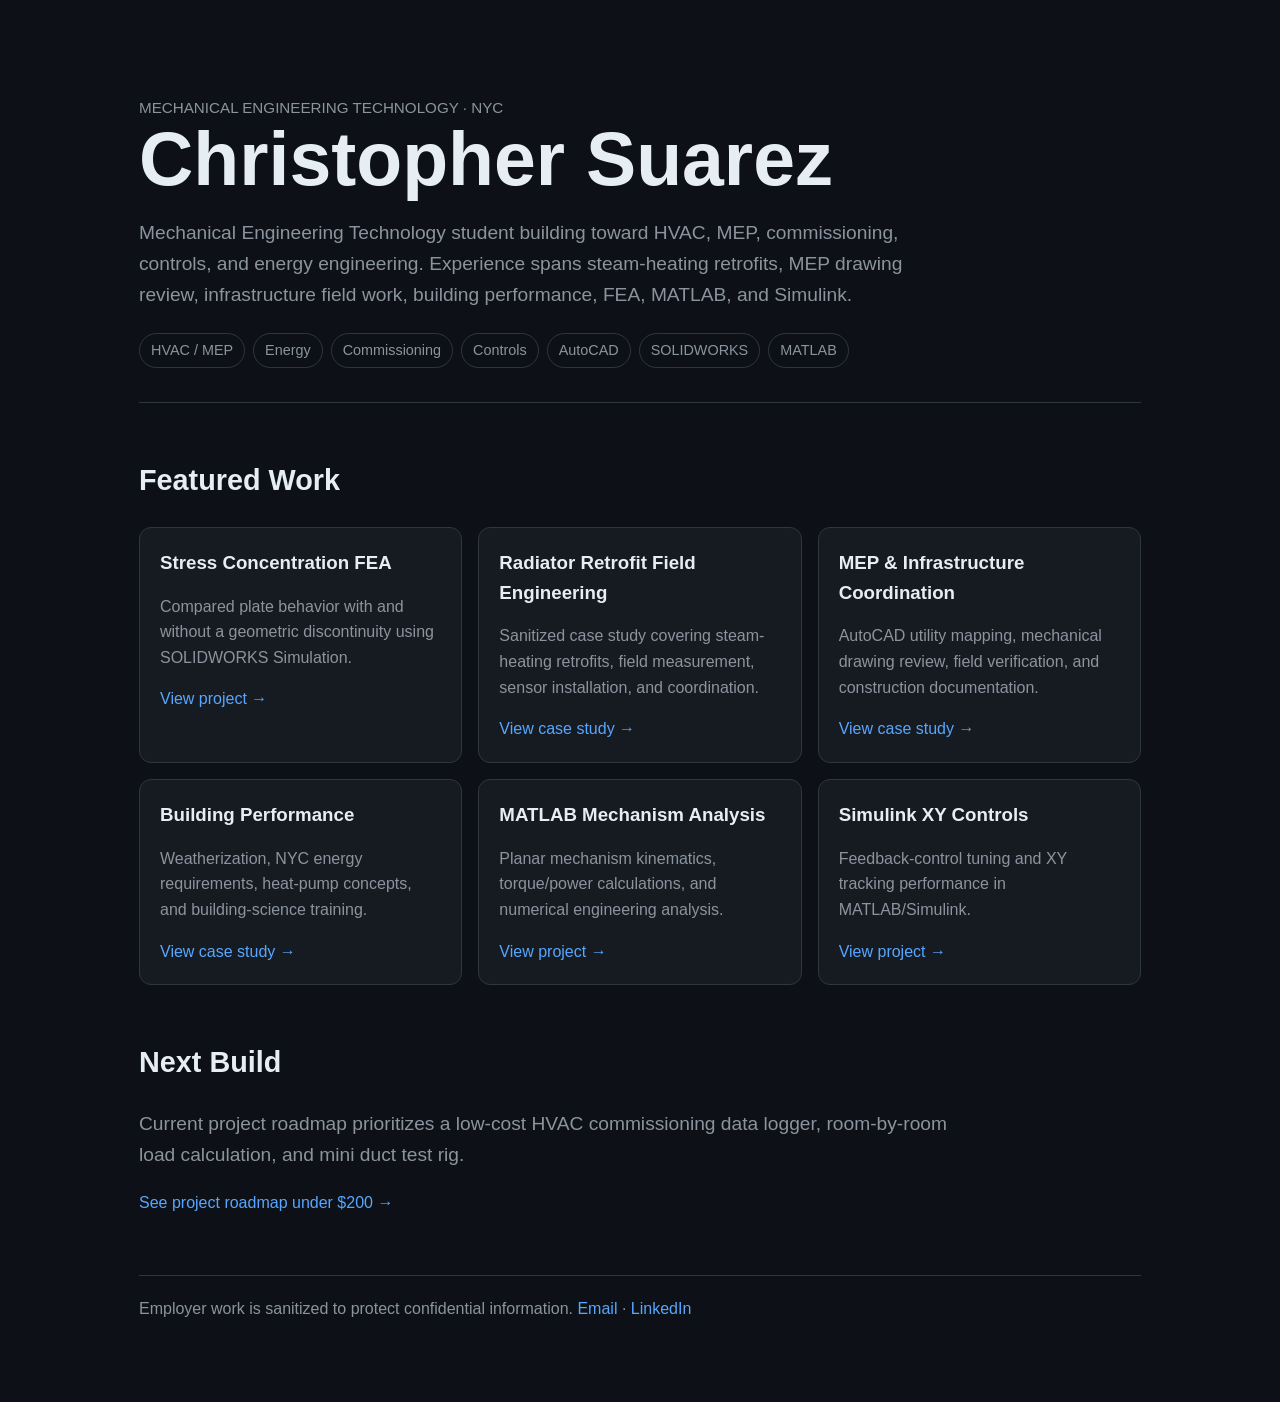
==== docs/index.html @ 90d1b3b5 "Initial mechanical engineering portfolio" ====
<!doctype html>
<html lang="en">
<head>
  <meta charset="utf-8" />
  <meta name="viewport" content="width=device-width, initial-scale=1" />
  <title>Christopher Suarez | Mechanical Engineering Portfolio</title>
  <style>
    :root{--bg:#0d1117;--card:#161b22;--text:#e6edf3;--muted:#8b949e;--line:#30363d;--accent:#58a6ff;--max:1050px}
    *{box-sizing:border-box} body{margin:0;font-family:Inter,Segoe UI,Arial,sans-serif;background:var(--bg);color:var(--text);line-height:1.6}
    main{max-width:var(--max);margin:auto;padding:48px 24px 80px}.hero{padding:48px 0 34px;border-bottom:1px solid var(--line)}
    h1{font-size:clamp(2.2rem,6vw,4.7rem);line-height:1.05;margin:0 0 18px}.lead{font-size:1.2rem;max-width:820px;color:var(--muted)}
    .tags{display:flex;gap:8px;flex-wrap:wrap;margin-top:22px}.tag{border:1px solid var(--line);border-radius:99px;padding:5px 11px;color:var(--muted);font-size:.9rem}
    h2{margin-top:54px;font-size:1.8rem}.grid{display:grid;grid-template-columns:repeat(auto-fit,minmax(260px,1fr));gap:16px}.card{background:var(--card);border:1px solid var(--line);border-radius:12px;padding:20px}.card h3{margin:0 0 8px}.card p{color:var(--muted)}
    a{color:var(--accent);text-decoration:none} a:hover{text-decoration:underline}.small{color:var(--muted);font-size:.95rem}.footer{margin-top:60px;padding-top:20px;border-top:1px solid var(--line);color:var(--muted)}
  </style>
</head>
<body><main>
<section class="hero">
  <div class="small">MECHANICAL ENGINEERING TECHNOLOGY · NYC</div>
  <h1>Christopher Suarez</h1>
  <p class="lead">Mechanical Engineering Technology student building toward HVAC, MEP, commissioning, controls, and energy engineering. Experience spans steam-heating retrofits, MEP drawing review, infrastructure field work, building performance, FEA, MATLAB, and Simulink.</p>
  <div class="tags"><span class="tag">HVAC / MEP</span><span class="tag">Energy</span><span class="tag">Commissioning</span><span class="tag">Controls</span><span class="tag">AutoCAD</span><span class="tag">SOLIDWORKS</span><span class="tag">MATLAB</span></div>
</section>
<h2>Featured Work</h2>
<div class="grid">
  <article class="card"><h3>Stress Concentration FEA</h3><p>Compared plate behavior with and without a geometric discontinuity using SOLIDWORKS Simulation.</p><a href="../projects/01-solidworks-stress-concentration/README.md">View project →</a></article>
  <article class="card"><h3>Radiator Retrofit Field Engineering</h3><p>Sanitized case study covering steam-heating retrofits, field measurement, sensor installation, and coordination.</p><a href="../projects/02-kelvin-radiator-retrofit-case-study/README.md">View case study →</a></article>
  <article class="card"><h3>MEP & Infrastructure Coordination</h3><p>AutoCAD utility mapping, mechanical drawing review, field verification, and construction documentation.</p><a href="../projects/03-bnydc-mep-infrastructure-case-study/README.md">View case study →</a></article>
  <article class="card"><h3>Building Performance</h3><p>Weatherization, NYC energy requirements, heat-pump concepts, and building-science training.</p><a href="../projects/04-building-performance-energy-case-study/README.md">View case study →</a></article>
  <article class="card"><h3>MATLAB Mechanism Analysis</h3><p>Planar mechanism kinematics, torque/power calculations, and numerical engineering analysis.</p><a href="../projects/05-matlab-mechanism-analysis/README.md">View project →</a></article>
  <article class="card"><h3>Simulink XY Controls</h3><p>Feedback-control tuning and XY tracking performance in MATLAB/Simulink.</p><a href="../projects/06-simulink-controls-project/README.md">View project →</a></article>
</div>
<h2>Next Build</h2><p class="lead">Current project roadmap prioritizes a low-cost HVAC commissioning data logger, room-by-room load calculation, and mini duct test rig.</p>
<p><a href="../recommended-projects/README.md">See project roadmap under $200 →</a></p>
<div class="footer">Employer work is sanitized to protect confidential information. <a href="mailto:christopher18302@gmail.com">Email</a> · <a href="https://www.linkedin.com/in/christophersuarezortega/">LinkedIn</a></div>
</main></body></html>
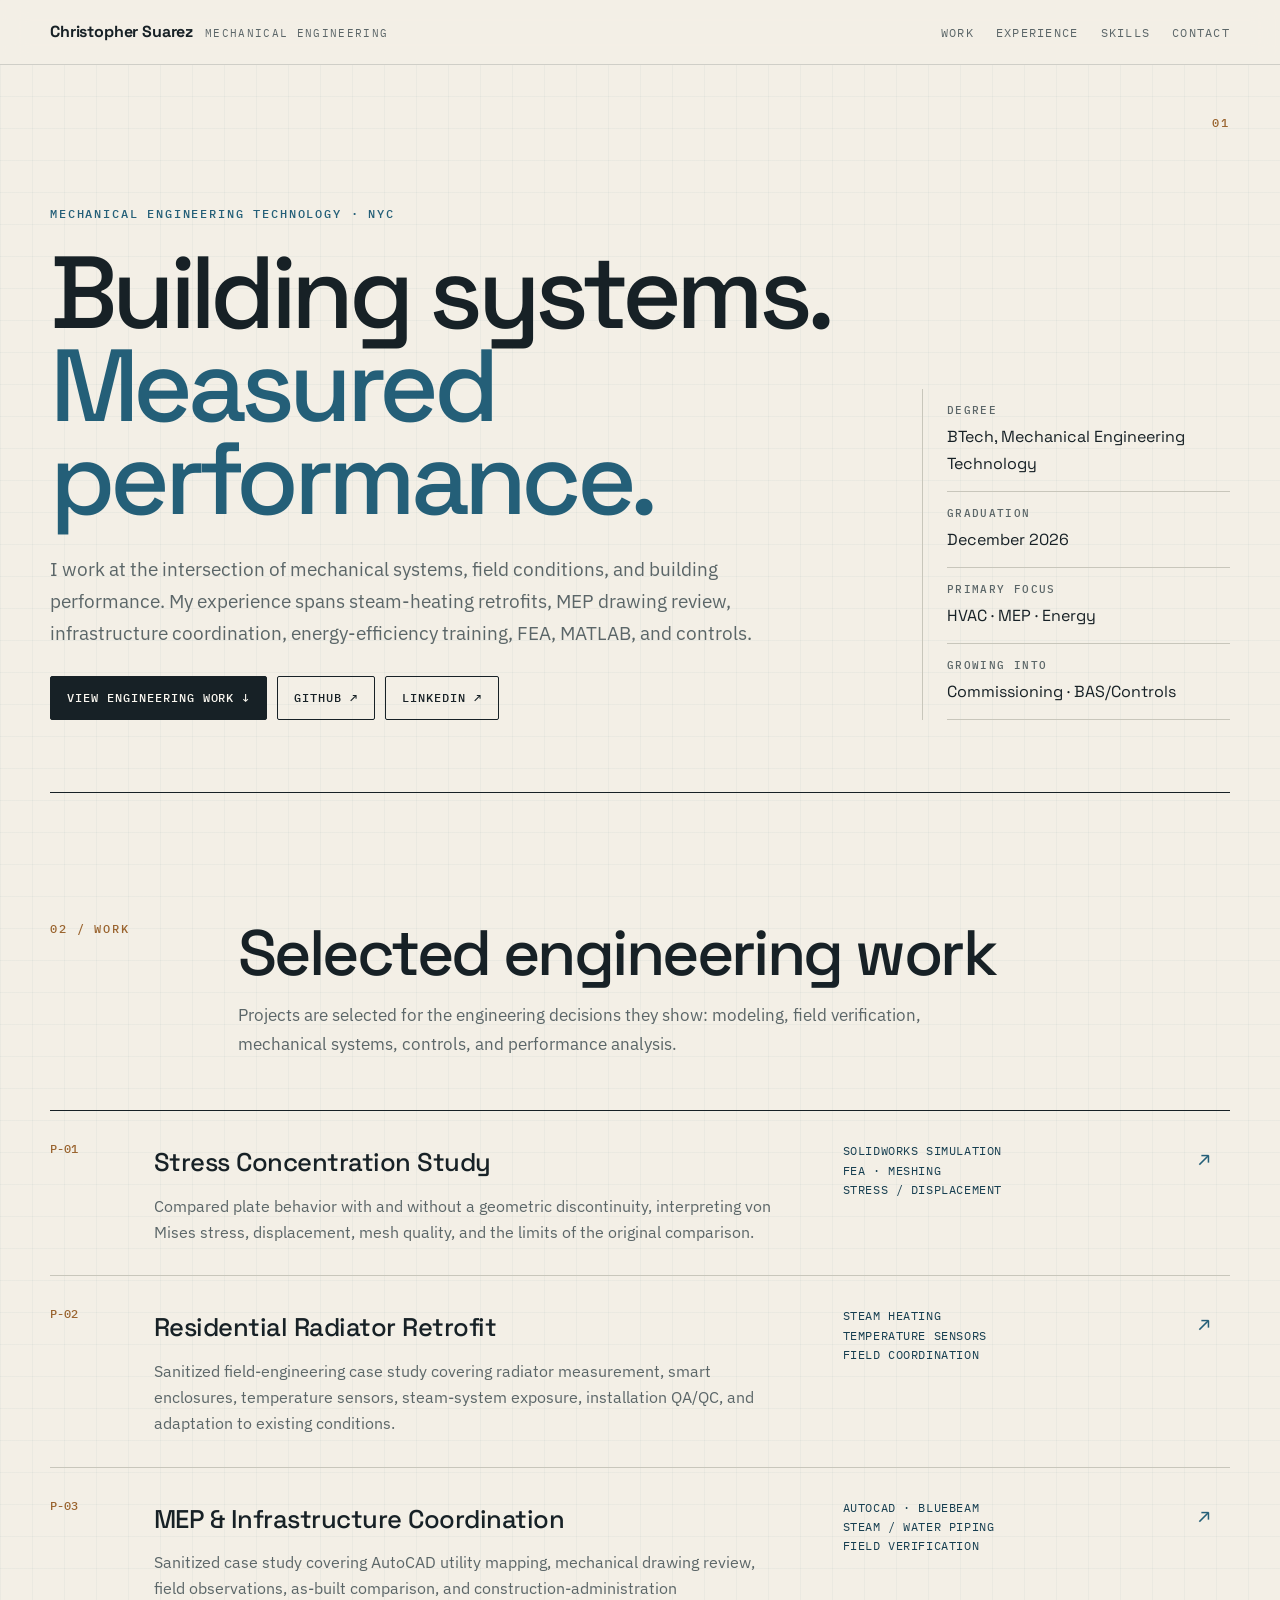
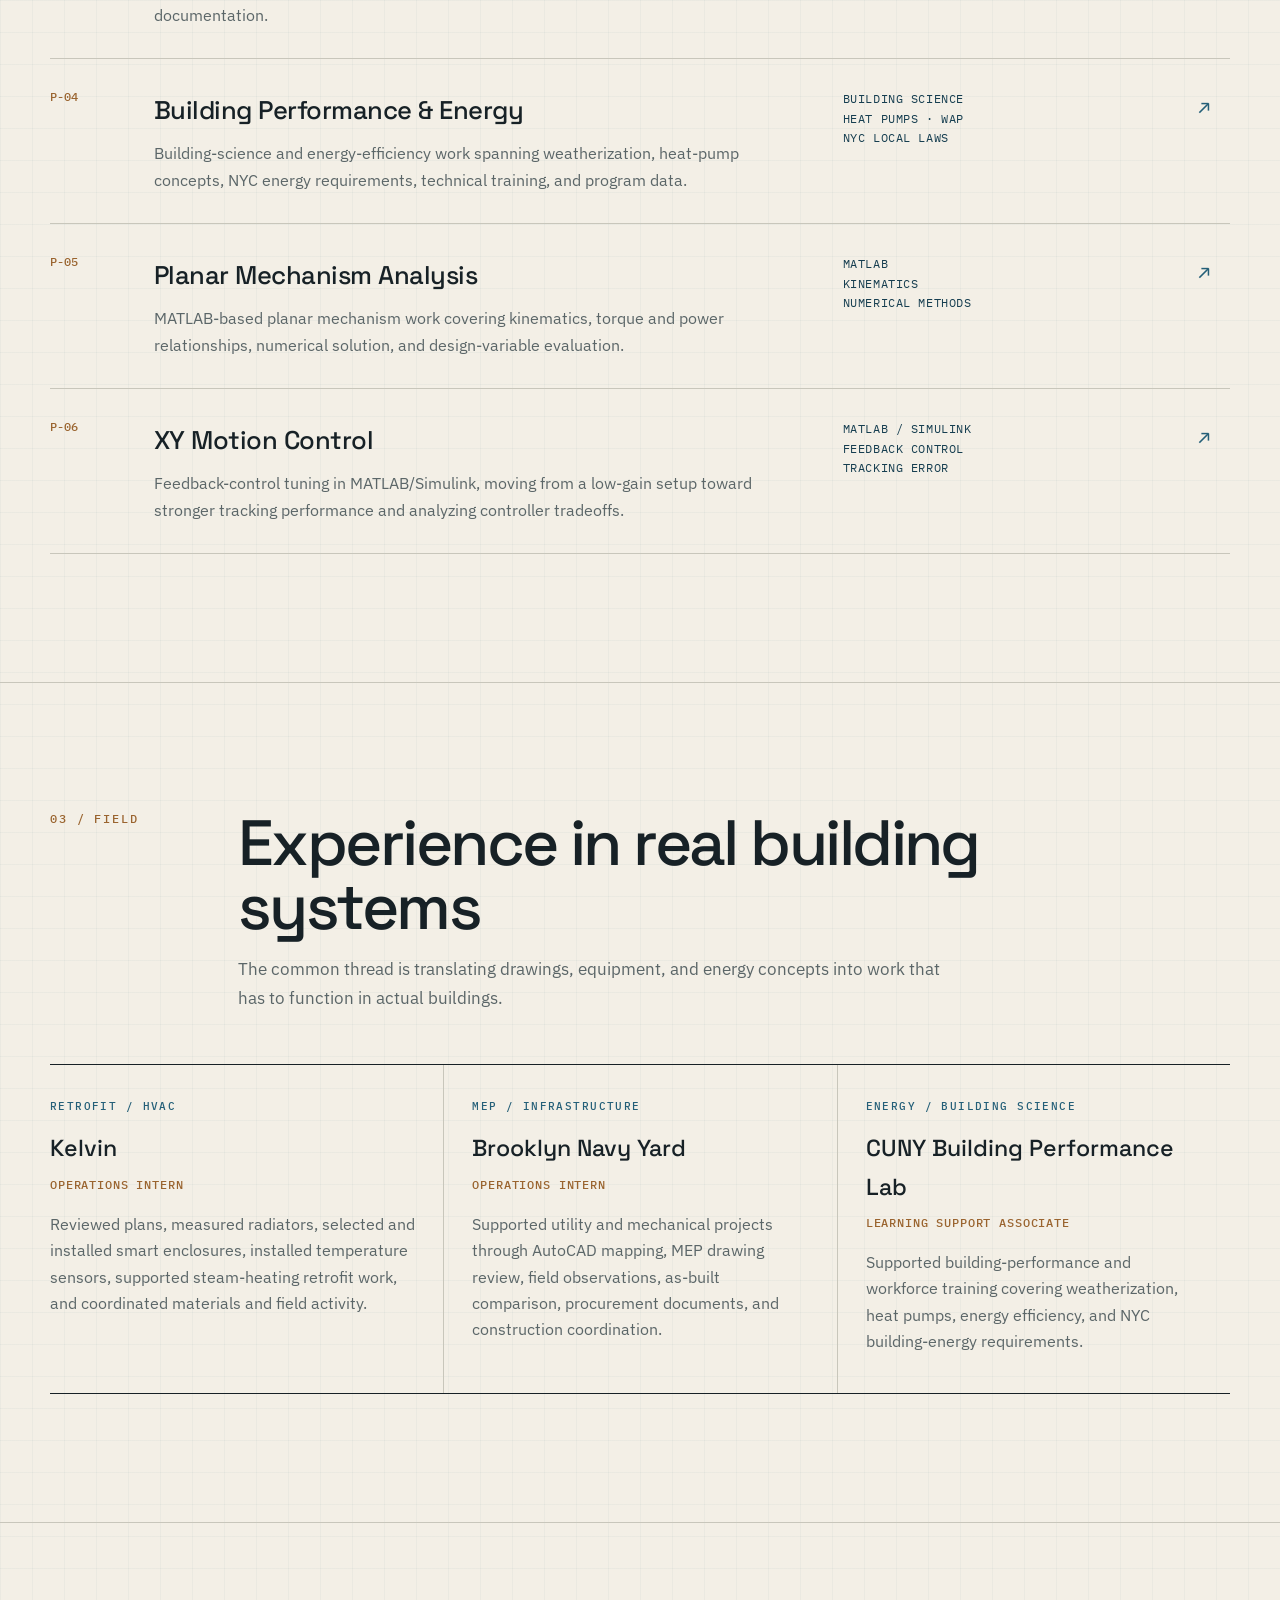
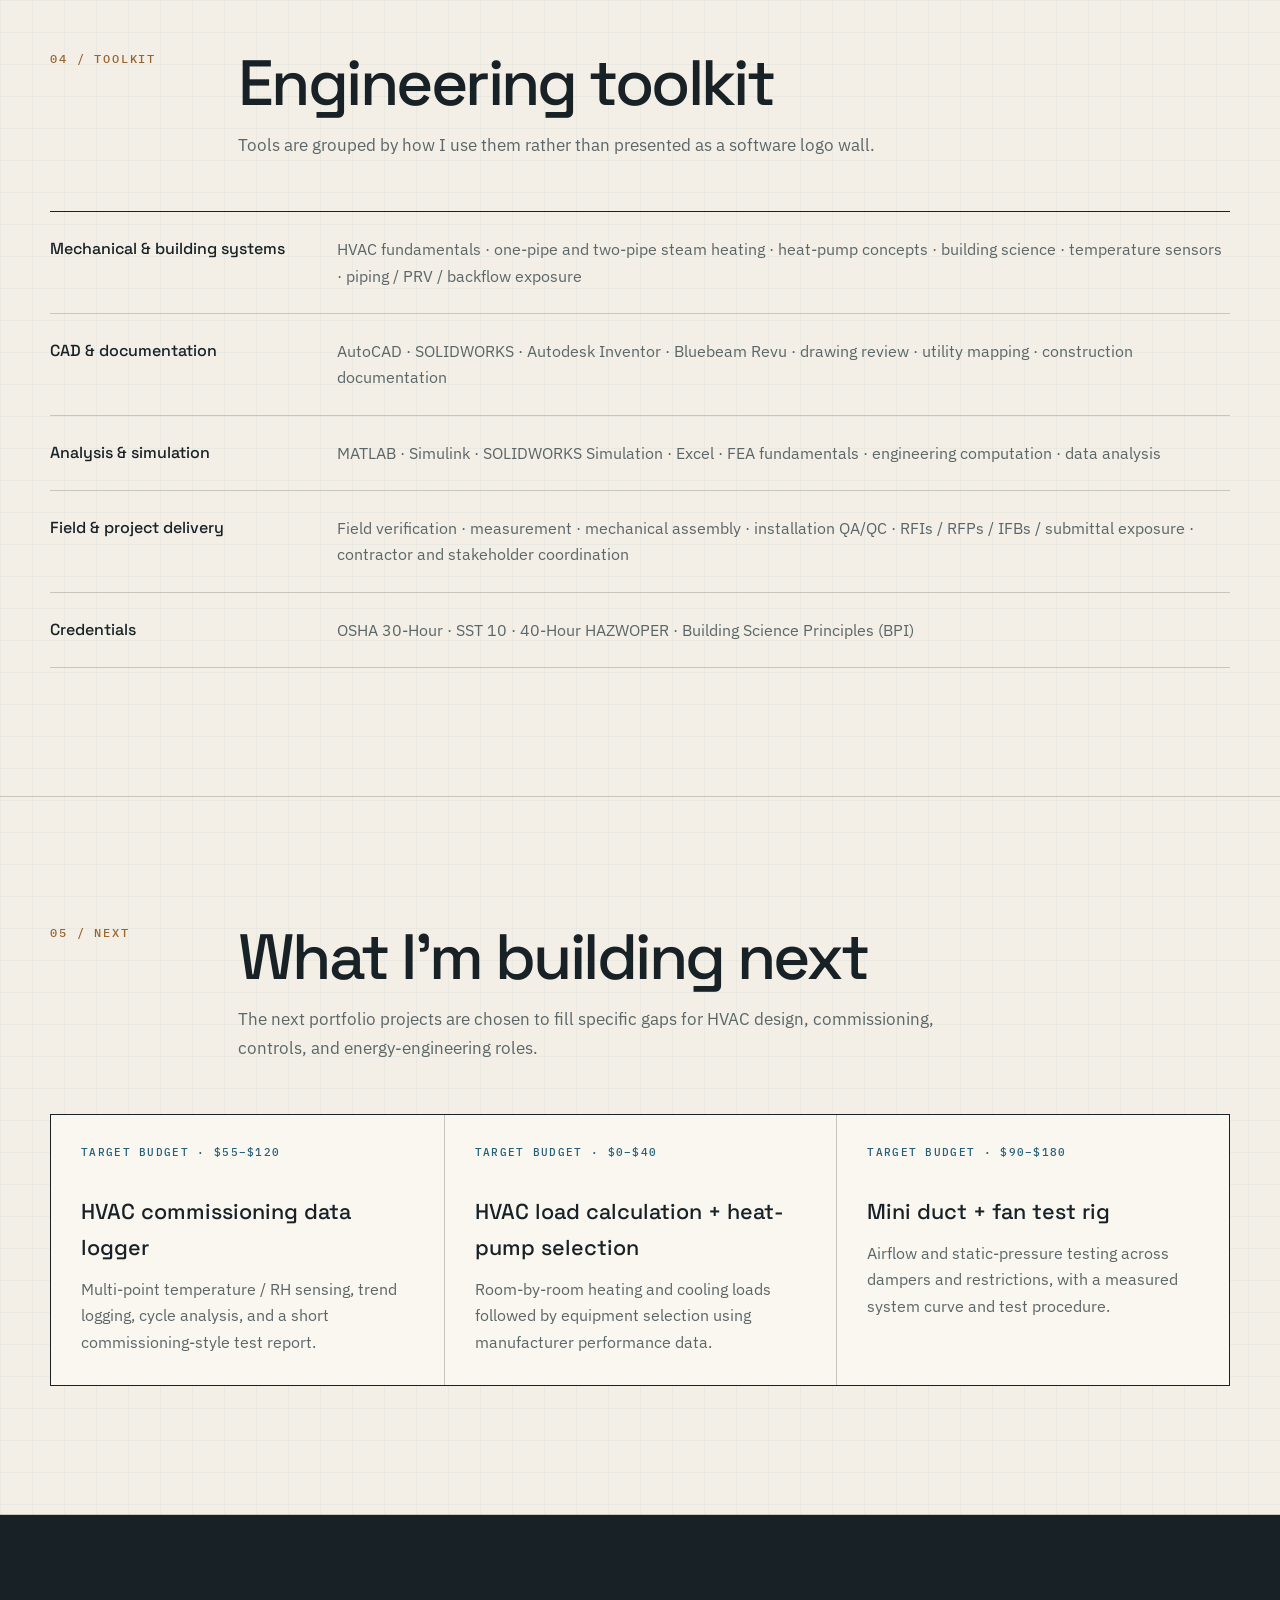
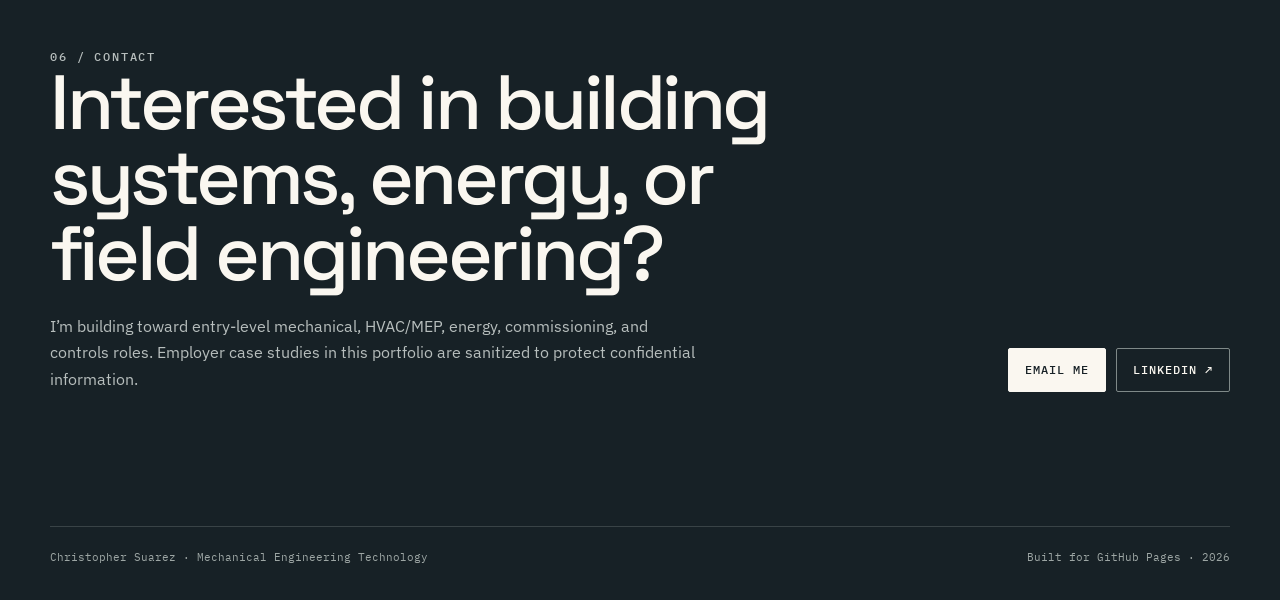
==== commit df13e9a7: "Redesign portfolio with Impeccable workflow" ====
--- a/docs/index.html
+++ b/docs/index.html
@@ -1,36 +1,201 @@
 <!doctype html>
 <html lang="en">
 <head>
-  <meta charset="utf-8" />
-  <meta name="viewport" content="width=device-width, initial-scale=1" />
+  <meta charset="utf-8">
+  <meta name="viewport" content="width=device-width, initial-scale=1">
+  <meta name="description" content="Christopher Suarez — Mechanical Engineering Technology portfolio focused on HVAC, building systems, energy, commissioning, controls, and field engineering.">
+  <meta name="theme-color" content="#f3efe6">
   <title>Christopher Suarez | Mechanical Engineering Portfolio</title>
-  <style>
-    :root{--bg:#0d1117;--card:#161b22;--text:#e6edf3;--muted:#8b949e;--line:#30363d;--accent:#58a6ff;--max:1050px}
-    *{box-sizing:border-box} body{margin:0;font-family:Inter,Segoe UI,Arial,sans-serif;background:var(--bg);color:var(--text);line-height:1.6}
-    main{max-width:var(--max);margin:auto;padding:48px 24px 80px}.hero{padding:48px 0 34px;border-bottom:1px solid var(--line)}
-    h1{font-size:clamp(2.2rem,6vw,4.7rem);line-height:1.05;margin:0 0 18px}.lead{font-size:1.2rem;max-width:820px;color:var(--muted)}
-    .tags{display:flex;gap:8px;flex-wrap:wrap;margin-top:22px}.tag{border:1px solid var(--line);border-radius:99px;padding:5px 11px;color:var(--muted);font-size:.9rem}
-    h2{margin-top:54px;font-size:1.8rem}.grid{display:grid;grid-template-columns:repeat(auto-fit,minmax(260px,1fr));gap:16px}.card{background:var(--card);border:1px solid var(--line);border-radius:12px;padding:20px}.card h3{margin:0 0 8px}.card p{color:var(--muted)}
-    a{color:var(--accent);text-decoration:none} a:hover{text-decoration:underline}.small{color:var(--muted);font-size:.95rem}.footer{margin-top:60px;padding-top:20px;border-top:1px solid var(--line);color:var(--muted)}
-  </style>
+  <link rel="stylesheet" href="styles.css">
 </head>
-<body><main>
-<section class="hero">
-  <div class="small">MECHANICAL ENGINEERING TECHNOLOGY · NYC</div>
-  <h1>Christopher Suarez</h1>
-  <p class="lead">Mechanical Engineering Technology student building toward HVAC, MEP, commissioning, controls, and energy engineering. Experience spans steam-heating retrofits, MEP drawing review, infrastructure field work, building performance, FEA, MATLAB, and Simulink.</p>
-  <div class="tags"><span class="tag">HVAC / MEP</span><span class="tag">Energy</span><span class="tag">Commissioning</span><span class="tag">Controls</span><span class="tag">AutoCAD</span><span class="tag">SOLIDWORKS</span><span class="tag">MATLAB</span></div>
-</section>
-<h2>Featured Work</h2>
-<div class="grid">
-  <article class="card"><h3>Stress Concentration FEA</h3><p>Compared plate behavior with and without a geometric discontinuity using SOLIDWORKS Simulation.</p><a href="../projects/01-solidworks-stress-concentration/README.md">View project →</a></article>
-  <article class="card"><h3>Radiator Retrofit Field Engineering</h3><p>Sanitized case study covering steam-heating retrofits, field measurement, sensor installation, and coordination.</p><a href="../projects/02-kelvin-radiator-retrofit-case-study/README.md">View case study →</a></article>
-  <article class="card"><h3>MEP & Infrastructure Coordination</h3><p>AutoCAD utility mapping, mechanical drawing review, field verification, and construction documentation.</p><a href="../projects/03-bnydc-mep-infrastructure-case-study/README.md">View case study →</a></article>
-  <article class="card"><h3>Building Performance</h3><p>Weatherization, NYC energy requirements, heat-pump concepts, and building-science training.</p><a href="../projects/04-building-performance-energy-case-study/README.md">View case study →</a></article>
-  <article class="card"><h3>MATLAB Mechanism Analysis</h3><p>Planar mechanism kinematics, torque/power calculations, and numerical engineering analysis.</p><a href="../projects/05-matlab-mechanism-analysis/README.md">View project →</a></article>
-  <article class="card"><h3>Simulink XY Controls</h3><p>Feedback-control tuning and XY tracking performance in MATLAB/Simulink.</p><a href="../projects/06-simulink-controls-project/README.md">View project →</a></article>
-</div>
-<h2>Next Build</h2><p class="lead">Current project roadmap prioritizes a low-cost HVAC commissioning data logger, room-by-room load calculation, and mini duct test rig.</p>
-<p><a href="../recommended-projects/README.md">See project roadmap under $200 →</a></p>
-<div class="footer">Employer work is sanitized to protect confidential information. <a href="mailto:christopher18302@gmail.com">Email</a> · <a href="https://www.linkedin.com/in/christophersuarezortega/">LinkedIn</a></div>
-</main></body></html>
+<body>
+  <a class="skip-link" href="#main">Skip to content</a>
+
+  <header class="site-header">
+    <nav class="nav" aria-label="Primary navigation">
+      <a class="brand" href="#top">
+        <strong>Christopher Suarez</strong>
+        <span>Mechanical Engineering</span>
+      </a>
+      <div class="nav-links">
+        <a href="#work">Work</a>
+        <a href="#experience">Experience</a>
+        <a href="#skills">Skills</a>
+        <a href="#contact">Contact</a>
+      </div>
+    </nav>
+  </header>
+
+  <main id="main">
+    <div class="container" id="top">
+      <section class="hero" aria-labelledby="hero-title">
+        <div>
+          <p class="eyebrow">Mechanical Engineering Technology · NYC</p>
+          <h1 id="hero-title">Building systems.<br><span class="hero-accent">Measured performance.</span></h1>
+          <p class="hero-copy">I work at the intersection of mechanical systems, field conditions, and building performance. My experience spans steam-heating retrofits, MEP drawing review, infrastructure coordination, energy-efficiency training, FEA, MATLAB, and controls.</p>
+          <div class="action-row">
+            <a class="button primary" href="#work">View engineering work <span aria-hidden="true">↓</span></a>
+            <a class="button" href="https://github.com/Chris18302/MechEng-Portfolio">GitHub <span aria-hidden="true">↗</span></a>
+            <a class="button" href="https://www.linkedin.com/in/christophersuarezortega/">LinkedIn <span aria-hidden="true">↗</span></a>
+          </div>
+        </div>
+
+        <aside class="hero-meta" aria-label="Current profile">
+          <div class="meta-item"><span class="meta-label">Degree</span><span class="meta-value">BTech, Mechanical Engineering Technology</span></div>
+          <div class="meta-item"><span class="meta-label">Graduation</span><span class="meta-value">December 2026</span></div>
+          <div class="meta-item"><span class="meta-label">Primary focus</span><span class="meta-value">HVAC · MEP · Energy</span></div>
+          <div class="meta-item"><span class="meta-label">Growing into</span><span class="meta-value">Commissioning · BAS/Controls</span></div>
+        </aside>
+      </section>
+    </div>
+
+    <section class="section" id="work">
+      <div class="container">
+        <div class="section-head">
+          <div class="section-index">02 / WORK</div>
+          <div>
+            <h2 class="section-title">Selected engineering work</h2>
+            <p class="section-intro">Projects are selected for the engineering decisions they show: modeling, field verification, mechanical systems, controls, and performance analysis.</p>
+          </div>
+        </div>
+
+        <div class="project-list">
+          <a class="project" href="https://github.com/Chris18302/MechEng-Portfolio/tree/main/projects/01-solidworks-stress-concentration">
+            <span class="project-no">P-01</span>
+            <span><h3>Stress Concentration Study</h3><p>Compared plate behavior with and without a geometric discontinuity, interpreting von Mises stress, displacement, mesh quality, and the limits of the original comparison.</p></span>
+            <span class="project-tools">SOLIDWORKS Simulation<br>FEA · Meshing<br>Stress / displacement</span>
+            <span class="project-arrow" aria-hidden="true">↗</span>
+          </a>
+
+          <a class="project" href="https://github.com/Chris18302/MechEng-Portfolio/tree/main/projects/02-kelvin-radiator-retrofit-case-study">
+            <span class="project-no">P-02</span>
+            <span><h3>Residential Radiator Retrofit</h3><p>Sanitized field-engineering case study covering radiator measurement, smart enclosures, temperature sensors, steam-system exposure, installation QA/QC, and adaptation to existing conditions.</p></span>
+            <span class="project-tools">Steam heating<br>Temperature sensors<br>Field coordination</span>
+            <span class="project-arrow" aria-hidden="true">↗</span>
+          </a>
+
+          <a class="project" href="https://github.com/Chris18302/MechEng-Portfolio/tree/main/projects/03-bnydc-mep-infrastructure-case-study">
+            <span class="project-no">P-03</span>
+            <span><h3>MEP & Infrastructure Coordination</h3><p>Sanitized case study covering AutoCAD utility mapping, mechanical drawing review, field observations, as-built comparison, and construction-administration documentation.</p></span>
+            <span class="project-tools">AutoCAD · Bluebeam<br>Steam / water piping<br>Field verification</span>
+            <span class="project-arrow" aria-hidden="true">↗</span>
+          </a>
+
+          <a class="project" href="https://github.com/Chris18302/MechEng-Portfolio/tree/main/projects/04-building-performance-energy-case-study">
+            <span class="project-no">P-04</span>
+            <span><h3>Building Performance & Energy</h3><p>Building-science and energy-efficiency work spanning weatherization, heat-pump concepts, NYC energy requirements, technical training, and program data.</p></span>
+            <span class="project-tools">Building science<br>Heat pumps · WAP<br>NYC Local Laws</span>
+            <span class="project-arrow" aria-hidden="true">↗</span>
+          </a>
+
+          <a class="project" href="https://github.com/Chris18302/MechEng-Portfolio/tree/main/projects/05-matlab-mechanism-analysis">
+            <span class="project-no">P-05</span>
+            <span><h3>Planar Mechanism Analysis</h3><p>MATLAB-based planar mechanism work covering kinematics, torque and power relationships, numerical solution, and design-variable evaluation.</p></span>
+            <span class="project-tools">MATLAB<br>Kinematics<br>Numerical methods</span>
+            <span class="project-arrow" aria-hidden="true">↗</span>
+          </a>
+
+          <a class="project" href="https://github.com/Chris18302/MechEng-Portfolio/tree/main/projects/06-simulink-controls-project">
+            <span class="project-no">P-06</span>
+            <span><h3>XY Motion Control</h3><p>Feedback-control tuning in MATLAB/Simulink, moving from a low-gain setup toward stronger tracking performance and analyzing controller tradeoffs.</p></span>
+            <span class="project-tools">MATLAB / Simulink<br>Feedback control<br>Tracking error</span>
+            <span class="project-arrow" aria-hidden="true">↗</span>
+          </a>
+        </div>
+      </div>
+    </section>
+
+    <section class="section" id="experience">
+      <div class="container">
+        <div class="section-head">
+          <div class="section-index">03 / FIELD</div>
+          <div>
+            <h2 class="section-title">Experience in real building systems</h2>
+            <p class="section-intro">The common thread is translating drawings, equipment, and energy concepts into work that has to function in actual buildings.</p>
+          </div>
+        </div>
+
+        <div class="experience-grid">
+          <article class="experience">
+            <div class="experience-tag">Retrofit / HVAC</div>
+            <h3>Kelvin</h3>
+            <div class="experience-role">Operations Intern</div>
+            <p>Reviewed plans, measured radiators, selected and installed smart enclosures, installed temperature sensors, supported steam-heating retrofit work, and coordinated materials and field activity.</p>
+          </article>
+          <article class="experience">
+            <div class="experience-tag">MEP / Infrastructure</div>
+            <h3>Brooklyn Navy Yard</h3>
+            <div class="experience-role">Operations Intern</div>
+            <p>Supported utility and mechanical projects through AutoCAD mapping, MEP drawing review, field observations, as-built comparison, procurement documents, and construction coordination.</p>
+          </article>
+          <article class="experience">
+            <div class="experience-tag">Energy / Building Science</div>
+            <h3>CUNY Building Performance Lab</h3>
+            <div class="experience-role">Learning Support Associate</div>
+            <p>Supported building-performance and workforce training covering weatherization, heat pumps, energy efficiency, and NYC building-energy requirements.</p>
+          </article>
+        </div>
+      </div>
+    </section>
+
+    <section class="section" id="skills">
+      <div class="container">
+        <div class="section-head">
+          <div class="section-index">04 / TOOLKIT</div>
+          <div>
+            <h2 class="section-title">Engineering toolkit</h2>
+            <p class="section-intro">Tools are grouped by how I use them rather than presented as a software logo wall.</p>
+          </div>
+        </div>
+
+        <div class="skill-matrix">
+          <div class="skill-row"><h3>Mechanical & building systems</h3><p>HVAC fundamentals · one-pipe and two-pipe steam heating · heat-pump concepts · building science · temperature sensors · piping / PRV / backflow exposure</p></div>
+          <div class="skill-row"><h3>CAD & documentation</h3><p>AutoCAD · SOLIDWORKS · Autodesk Inventor · Bluebeam Revu · drawing review · utility mapping · construction documentation</p></div>
+          <div class="skill-row"><h3>Analysis & simulation</h3><p>MATLAB · Simulink · SOLIDWORKS Simulation · Excel · FEA fundamentals · engineering computation · data analysis</p></div>
+          <div class="skill-row"><h3>Field & project delivery</h3><p>Field verification · measurement · mechanical assembly · installation QA/QC · RFIs / RFPs / IFBs / submittal exposure · contractor and stakeholder coordination</p></div>
+          <div class="skill-row"><h3>Credentials</h3><p>OSHA 30-Hour · SST 10 · 40-Hour HAZWOPER · Building Science Principles (BPI)</p></div>
+        </div>
+      </div>
+    </section>
+
+    <section class="section" id="building-next">
+      <div class="container">
+        <div class="section-head">
+          <div class="section-index">05 / NEXT</div>
+          <div>
+            <h2 class="section-title">What I’m building next</h2>
+            <p class="section-intro">The next portfolio projects are chosen to fill specific gaps for HVAC design, commissioning, controls, and energy-engineering roles.</p>
+          </div>
+        </div>
+
+        <div class="next-build">
+          <article class="build-item"><div class="cost">Target budget · $55–$120</div><h3>HVAC commissioning data logger</h3><p>Multi-point temperature / RH sensing, trend logging, cycle analysis, and a short commissioning-style test report.</p></article>
+          <article class="build-item"><div class="cost">Target budget · $0–$40</div><h3>HVAC load calculation + heat-pump selection</h3><p>Room-by-room heating and cooling loads followed by equipment selection using manufacturer performance data.</p></article>
+          <article class="build-item"><div class="cost">Target budget · $90–$180</div><h3>Mini duct + fan test rig</h3><p>Airflow and static-pressure testing across dampers and restrictions, with a measured system curve and test procedure.</p></article>
+        </div>
+      </div>
+    </section>
+
+    <section class="contact-band" id="contact">
+      <div class="container contact-grid">
+        <div>
+          <p class="eyebrow">06 / CONTACT</p>
+          <h2>Interested in building systems, energy, or field engineering?</h2>
+          <p>I’m building toward entry-level mechanical, HVAC/MEP, energy, commissioning, and controls roles. Employer case studies in this portfolio are sanitized to protect confidential information.</p>
+        </div>
+        <div class="contact-actions">
+          <a class="button primary" href="mailto:christopher18302@gmail.com">Email me</a>
+          <a class="button" href="https://www.linkedin.com/in/christophersuarezortega/">LinkedIn ↗</a>
+        </div>
+      </div>
+    </section>
+  </main>
+
+  <footer>
+    <div class="container footer-inner">
+      <span>Christopher Suarez · Mechanical Engineering Technology</span>
+      <span>Built for GitHub Pages · 2026</span>
+    </div>
+  </footer>
+</body>
+</html>
--- a/docs/styles.css
+++ b/docs/styles.css
@@ -0,0 +1,222 @@
+@import url('https://fonts.googleapis.com/css2?family=IBM+Plex+Mono:wght@400;500&family=IBM+Plex+Sans:wght@400;500;600&family=Space+Grotesk:wght@400;500;600&display=swap');
+
+:root {
+  --paper: #f3efe6;
+  --paper-raised: #faf7f0;
+  --ink: #172126;
+  --muted: #5b6668;
+  --rule: #c8c6bb;
+  --blue: #245f78;
+  --blue-dark: #163e50;
+  --brass: #9a642f;
+  --soft-blue: #d9e7eb;
+  --max: 1180px;
+  --gutter: clamp(20px, 4vw, 48px);
+  --display: "Space Grotesk", "Avenir Next", Arial, sans-serif;
+  --body: "IBM Plex Sans", "Helvetica Neue", Arial, sans-serif;
+  --mono: "IBM Plex Mono", Consolas, monospace;
+}
+
+* { box-sizing: border-box; }
+html { scroll-behavior: smooth; }
+body {
+  margin: 0;
+  color: var(--ink);
+  background:
+    linear-gradient(rgba(36,95,120,.045) 1px, transparent 1px),
+    linear-gradient(90deg, rgba(36,95,120,.045) 1px, transparent 1px),
+    var(--paper);
+  background-size: 32px 32px;
+  font-family: var(--body);
+  font-size: 16px;
+  line-height: 1.65;
+}
+
+a { color: inherit; }
+a:focus-visible, button:focus-visible { outline: 3px solid var(--brass); outline-offset: 4px; }
+
+.skip-link {
+  position: absolute; left: -999px; top: 8px; z-index: 20;
+  padding: 8px 12px; background: var(--ink); color: var(--paper-raised);
+}
+.skip-link:focus { left: 8px; }
+
+.site-header {
+  position: sticky; top: 0; z-index: 10;
+  border-bottom: 1px solid rgba(23,33,38,.16);
+  background: rgba(243,239,230,.92);
+  backdrop-filter: blur(12px);
+}
+.nav {
+  width: min(var(--max), calc(100% - 2 * var(--gutter)));
+  margin: 0 auto;
+  min-height: 64px;
+  display: flex; align-items: center; justify-content: space-between; gap: 24px;
+}
+.brand { text-decoration: none; display: flex; gap: 12px; align-items: baseline; }
+.brand strong { font-family: var(--display); font-size: 1rem; letter-spacing: -.01em; }
+.brand span { font-family: var(--mono); color: var(--muted); font-size: .69rem; text-transform: uppercase; letter-spacing: .12em; }
+.nav-links { display: flex; gap: 22px; flex-wrap: wrap; }
+.nav-links a { font-family: var(--mono); font-size: .72rem; text-decoration: none; text-transform: uppercase; letter-spacing: .11em; color: var(--muted); }
+.nav-links a:hover { color: var(--blue); }
+
+main { overflow: hidden; }
+.container { width: min(var(--max), calc(100% - 2 * var(--gutter))); margin: 0 auto; }
+
+.hero {
+  min-height: 650px;
+  display: grid;
+  grid-template-columns: minmax(0, 1.65fr) minmax(260px, .65fr);
+  gap: clamp(40px, 7vw, 96px);
+  align-items: end;
+  padding: clamp(76px, 11vw, 142px) 0 72px;
+  border-bottom: 1px solid var(--ink);
+  position: relative;
+}
+.hero::before {
+  content: "01";
+  position: absolute; top: 52px; right: 0;
+  font: 500 .72rem/1 var(--mono); letter-spacing: .16em; color: var(--brass);
+}
+.eyebrow {
+  font: 500 .72rem/1.4 var(--mono);
+  text-transform: uppercase; letter-spacing: .16em; color: var(--blue);
+  margin: 0 0 24px;
+}
+h1, h2, h3 { font-family: var(--display); }
+h1 {
+  margin: 0;
+  max-width: 900px;
+  font-size: clamp(3.5rem, 8vw, 7.4rem);
+  font-weight: 500;
+  line-height: .91;
+  letter-spacing: -.055em;
+}
+.hero-accent { color: var(--blue); }
+.hero-copy {
+  margin: 28px 0 0;
+  max-width: 720px;
+  font-size: clamp(1.08rem, 1.5vw, 1.28rem);
+  color: var(--muted);
+}
+.hero-meta {
+  border-left: 1px solid var(--rule);
+  padding-left: 24px;
+}
+.meta-item { padding: 14px 0; border-bottom: 1px solid var(--rule); }
+.meta-label { display: block; font: 500 .66rem/1.4 var(--mono); text-transform: uppercase; letter-spacing: .13em; color: var(--muted); }
+.meta-value { display: block; margin-top: 6px; font-family: var(--display); font-size: 1rem; }
+.action-row { display: flex; flex-wrap: wrap; gap: 10px; margin-top: 28px; }
+.button {
+  display: inline-flex; align-items: center; gap: 8px;
+  min-height: 44px; padding: 0 16px;
+  border: 1px solid var(--ink); border-radius: 2px;
+  text-decoration: none; font: 500 .76rem/1 var(--mono); letter-spacing: .08em; text-transform: uppercase;
+  transition: background .18s ease, color .18s ease, border-color .18s ease;
+}
+.button.primary { background: var(--ink); color: var(--paper-raised); }
+.button:hover { background: var(--blue); border-color: var(--blue); color: var(--paper-raised); }
+
+.section { padding: clamp(72px, 10vw, 128px) 0; border-bottom: 1px solid var(--rule); }
+.section-head {
+  display: grid; grid-template-columns: 160px minmax(0, 1fr); gap: 28px;
+  margin-bottom: 52px;
+}
+.section-index { font: 500 .72rem/1.4 var(--mono); letter-spacing: .16em; color: var(--brass); }
+.section-title { margin: 0; font-size: clamp(2.4rem, 5vw, 4.5rem); font-weight: 500; line-height: 1; letter-spacing: -.04em; }
+.section-intro { margin: 16px 0 0; max-width: 720px; color: var(--muted); font-size: 1.08rem; }
+
+.project-list { border-top: 1px solid var(--ink); }
+.project {
+  display: grid;
+  grid-template-columns: 82px minmax(0, 1.4fr) minmax(220px, .7fr) 32px;
+  gap: 22px; align-items: start;
+  padding: 30px 0;
+  border-bottom: 1px solid var(--rule);
+  text-decoration: none;
+  transition: padding .18s ease, background .18s ease;
+}
+.project:hover { padding-left: 12px; padding-right: 12px; background: rgba(250,247,240,.68); }
+.project-no { font: 500 .75rem/1.4 var(--mono); color: var(--brass); }
+.project h3 { margin: 0; font-size: clamp(1.35rem, 2vw, 1.8rem); font-weight: 500; letter-spacing: -.02em; }
+.project p { margin: 9px 0 0; color: var(--muted); max-width: 620px; }
+.project-tools { font: 400 .73rem/1.65 var(--mono); color: var(--blue-dark); text-transform: uppercase; letter-spacing: .05em; }
+.project-arrow { font-family: var(--display); font-size: 1.3rem; color: var(--blue); }
+
+.experience-grid {
+  display: grid; grid-template-columns: repeat(3, 1fr);
+  border-top: 1px solid var(--ink); border-bottom: 1px solid var(--ink);
+}
+.experience { padding: 34px 28px 38px 0; }
+.experience + .experience { padding-left: 28px; border-left: 1px solid var(--rule); }
+.experience-tag { font: 500 .68rem/1.4 var(--mono); color: var(--blue); letter-spacing: .13em; text-transform: uppercase; }
+.experience h3 { margin: 15px 0 8px; font-size: 1.45rem; font-weight: 500; }
+.experience-role { color: var(--brass); font: 500 .76rem/1.4 var(--mono); text-transform: uppercase; letter-spacing: .07em; }
+.experience p { margin: 18px 0 0; color: var(--muted); }
+
+.skill-matrix { border-top: 1px solid var(--ink); }
+.skill-row {
+  display: grid; grid-template-columns: minmax(180px, .45fr) minmax(0, 1.55fr);
+  gap: 28px; padding: 24px 0; border-bottom: 1px solid var(--rule);
+}
+.skill-row h3 { margin: 0; font-size: 1rem; font-weight: 500; }
+.skill-row p { margin: 0; color: var(--muted); }
+
+.next-build {
+  display: grid; grid-template-columns: repeat(3, 1fr);
+  gap: 0; border: 1px solid var(--ink); background: var(--paper-raised);
+}
+.build-item { padding: 30px; min-height: 220px; }
+.build-item + .build-item { border-left: 1px solid var(--rule); }
+.build-item .cost { font: 500 .68rem/1.4 var(--mono); color: var(--blue); letter-spacing: .12em; text-transform: uppercase; }
+.build-item h3 { margin: 34px 0 10px; font-size: 1.35rem; font-weight: 500; }
+.build-item p { margin: 0; color: var(--muted); }
+
+.contact-band {
+  background: var(--ink); color: var(--paper-raised);
+  padding: clamp(70px, 9vw, 112px) 0;
+}
+.contact-grid { display: grid; grid-template-columns: minmax(0, 1fr) auto; gap: 36px; align-items: end; }
+.contact-grid h2 { margin: 0; max-width: 780px; font-size: clamp(2.8rem, 6vw, 5.3rem); line-height: .98; letter-spacing: -.045em; font-weight: 500; }
+.contact-grid p { margin: 22px 0 0; color: #b7bebd; max-width: 660px; }
+.contact-actions { display: flex; gap: 10px; flex-wrap: wrap; justify-content: flex-end; }
+.contact-actions .button { color: var(--paper-raised); border-color: #7f8988; }
+.contact-actions .button.primary { background: var(--paper-raised); color: var(--ink); border-color: var(--paper-raised); }
+
+footer { background: var(--ink); color: #9da6a4; padding: 22px 0 34px; font: 400 .68rem/1.6 var(--mono); }
+.footer-inner { display: flex; justify-content: space-between; gap: 24px; border-top: 1px solid #394346; padding-top: 22px; }
+
+@media (max-width: 900px) {
+  .hero { grid-template-columns: 1fr; min-height: auto; }
+  .hero-meta { border-left: 0; border-top: 1px solid var(--rule); padding: 12px 0 0; display: grid; grid-template-columns: repeat(2, 1fr); gap: 0 24px; }
+  .project { grid-template-columns: 58px minmax(0,1fr) 28px; }
+  .project-tools { grid-column: 2 / 3; }
+  .project-arrow { grid-column: 3; grid-row: 1; }
+  .experience-grid, .next-build { grid-template-columns: 1fr; }
+  .experience, .experience + .experience, .build-item, .build-item + .build-item { padding: 28px 0; border-left: 0; border-top: 1px solid var(--rule); }
+  .experience:first-child, .build-item:first-child { border-top: 0; }
+  .next-build { padding: 0 28px; }
+  .contact-grid { grid-template-columns: 1fr; }
+  .contact-actions { justify-content: flex-start; }
+}
+
+@media (max-width: 650px) {
+  .nav { min-height: 58px; }
+  .brand span { display: none; }
+  .nav-links { gap: 12px; }
+  .nav-links a:nth-child(3) { display: none; }
+  .hero { padding-top: 84px; }
+  h1 { font-size: clamp(3.1rem, 17vw, 5rem); }
+  .hero-meta { grid-template-columns: 1fr; }
+  .section-head { grid-template-columns: 1fr; gap: 10px; }
+  .project { grid-template-columns: 42px minmax(0, 1fr); gap: 14px; }
+  .project-arrow { display: none; }
+  .project-tools { grid-column: 2; }
+  .skill-row { grid-template-columns: 1fr; gap: 8px; }
+  .footer-inner { flex-direction: column; }
+}
+
+@media (prefers-reduced-motion: reduce) {
+  html { scroll-behavior: auto; }
+  *, *::before, *::after { transition-duration: .001ms !important; animation-duration: .001ms !important; animation-iteration-count: 1 !important; }
+}
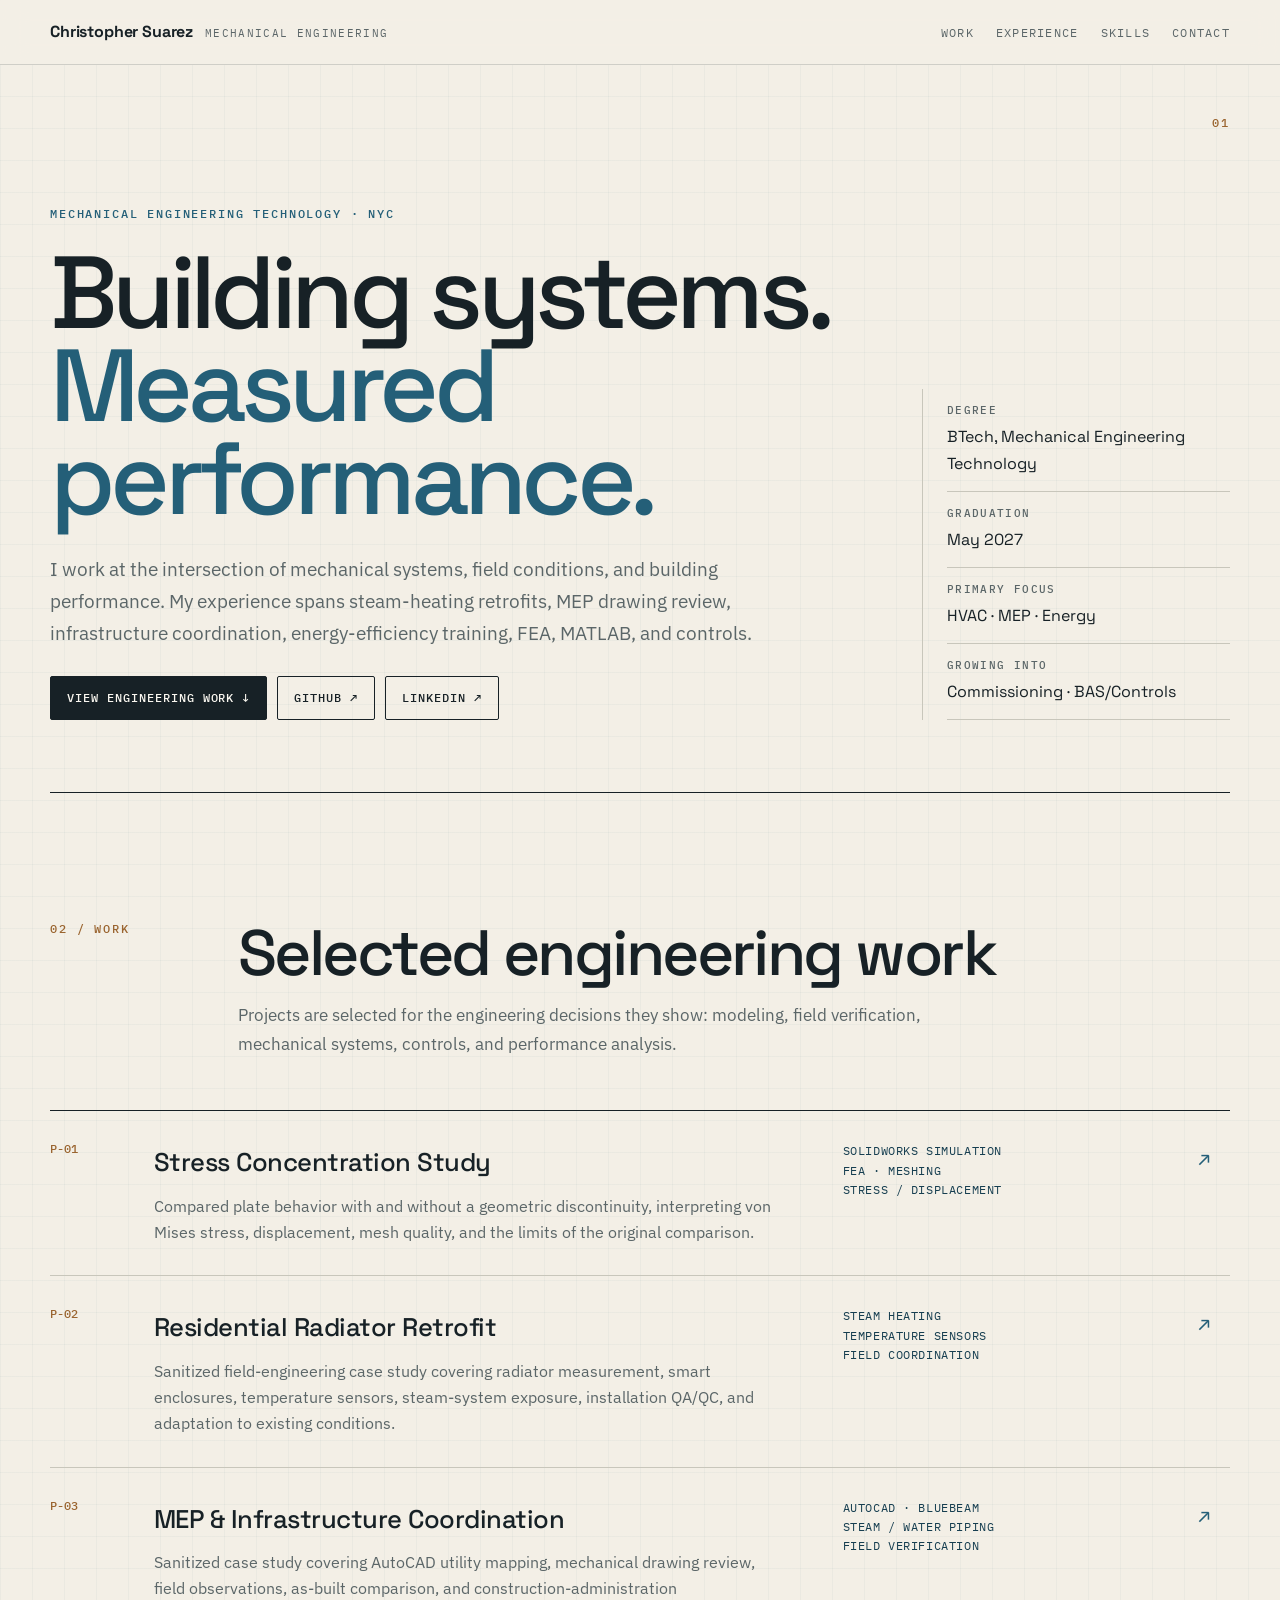
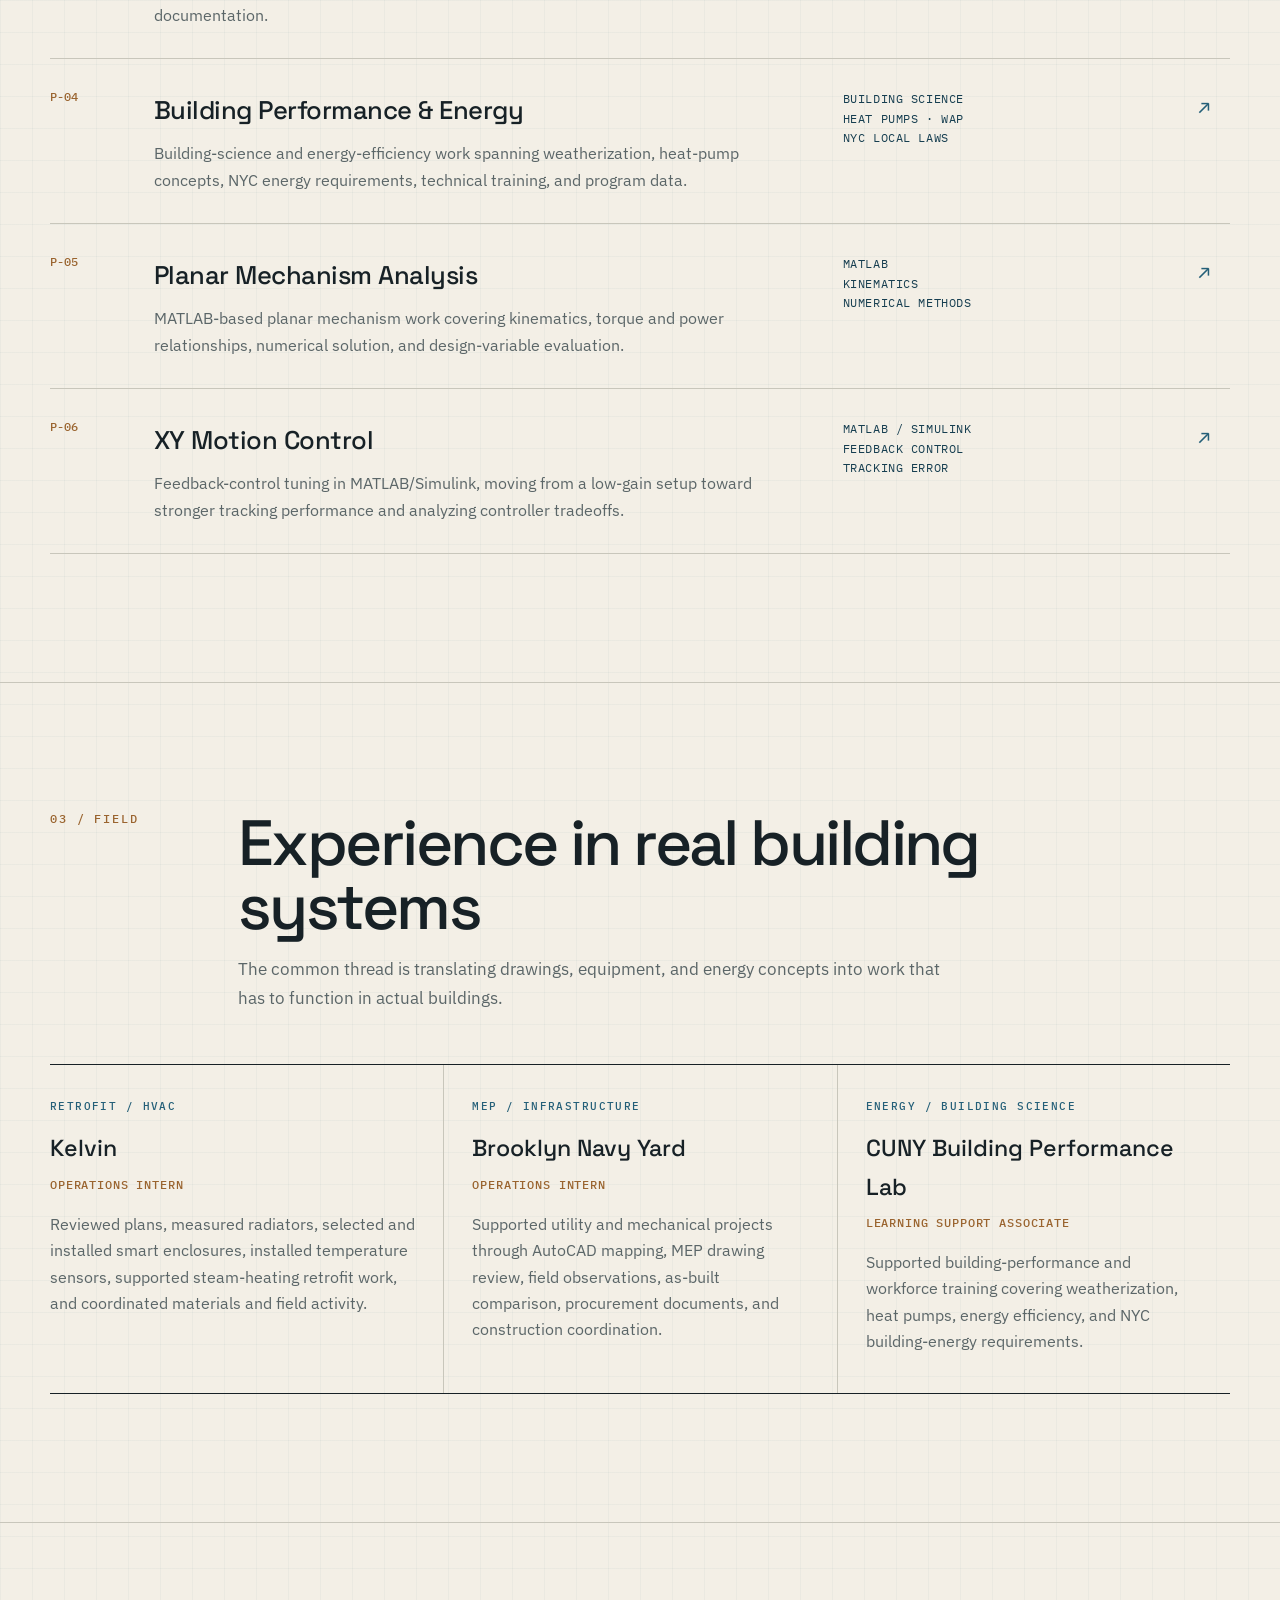
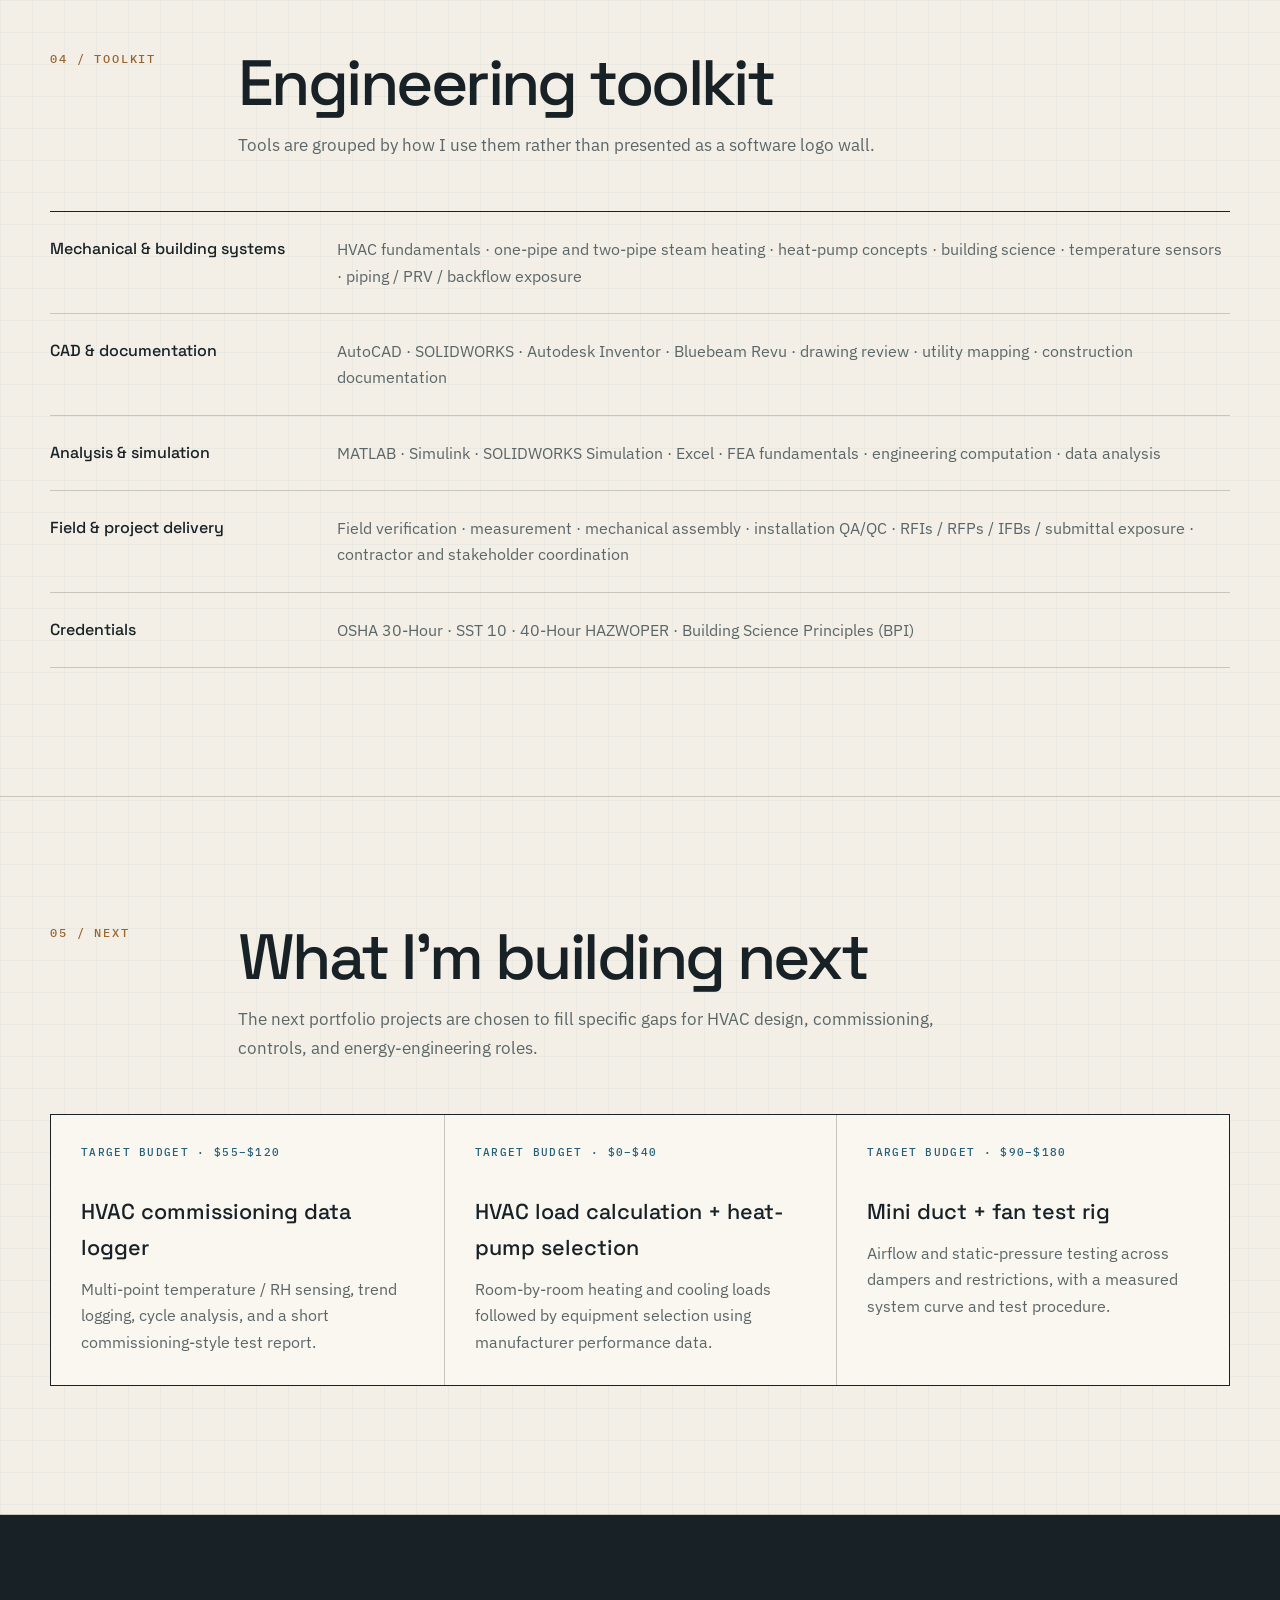
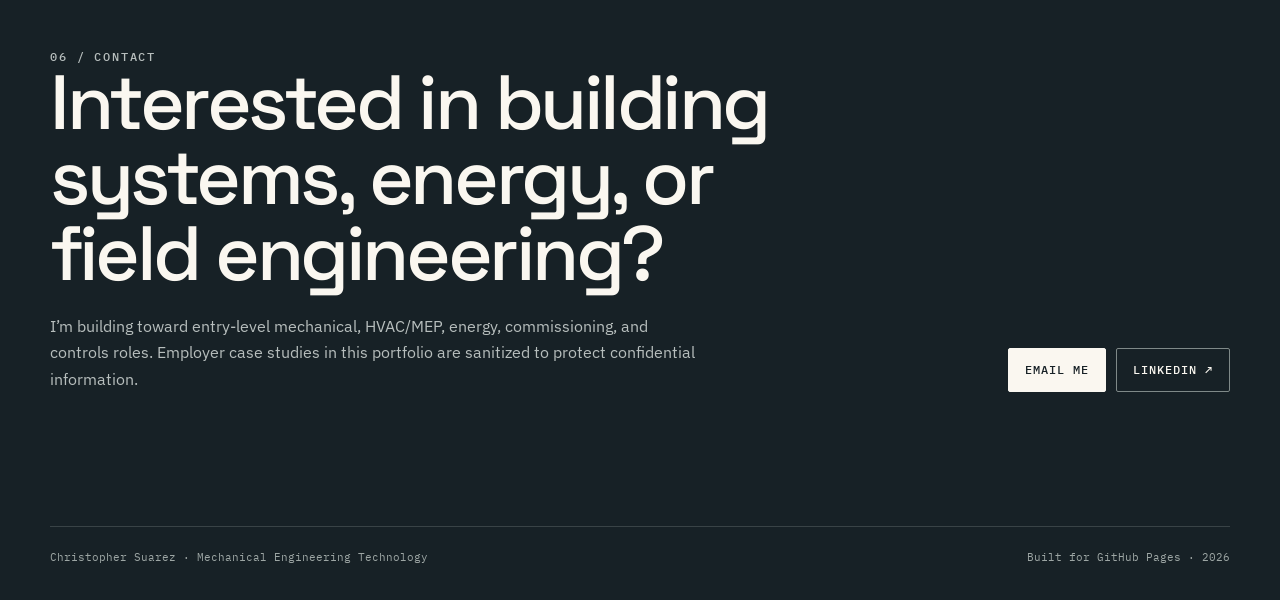
==== commit 81de52de: "Update index.html" ====
--- a/docs/index.html
+++ b/docs/index.html
@@ -42,7 +42,7 @@
 
         <aside class="hero-meta" aria-label="Current profile">
           <div class="meta-item"><span class="meta-label">Degree</span><span class="meta-value">BTech, Mechanical Engineering Technology</span></div>
-          <div class="meta-item"><span class="meta-label">Graduation</span><span class="meta-value">December 2026</span></div>
+          <div class="meta-item"><span class="meta-label">Graduation</span><span class="meta-value">May 2027</span></div>
           <div class="meta-item"><span class="meta-label">Primary focus</span><span class="meta-value">HVAC · MEP · Energy</span></div>
           <div class="meta-item"><span class="meta-label">Growing into</span><span class="meta-value">Commissioning · BAS/Controls</span></div>
         </aside>
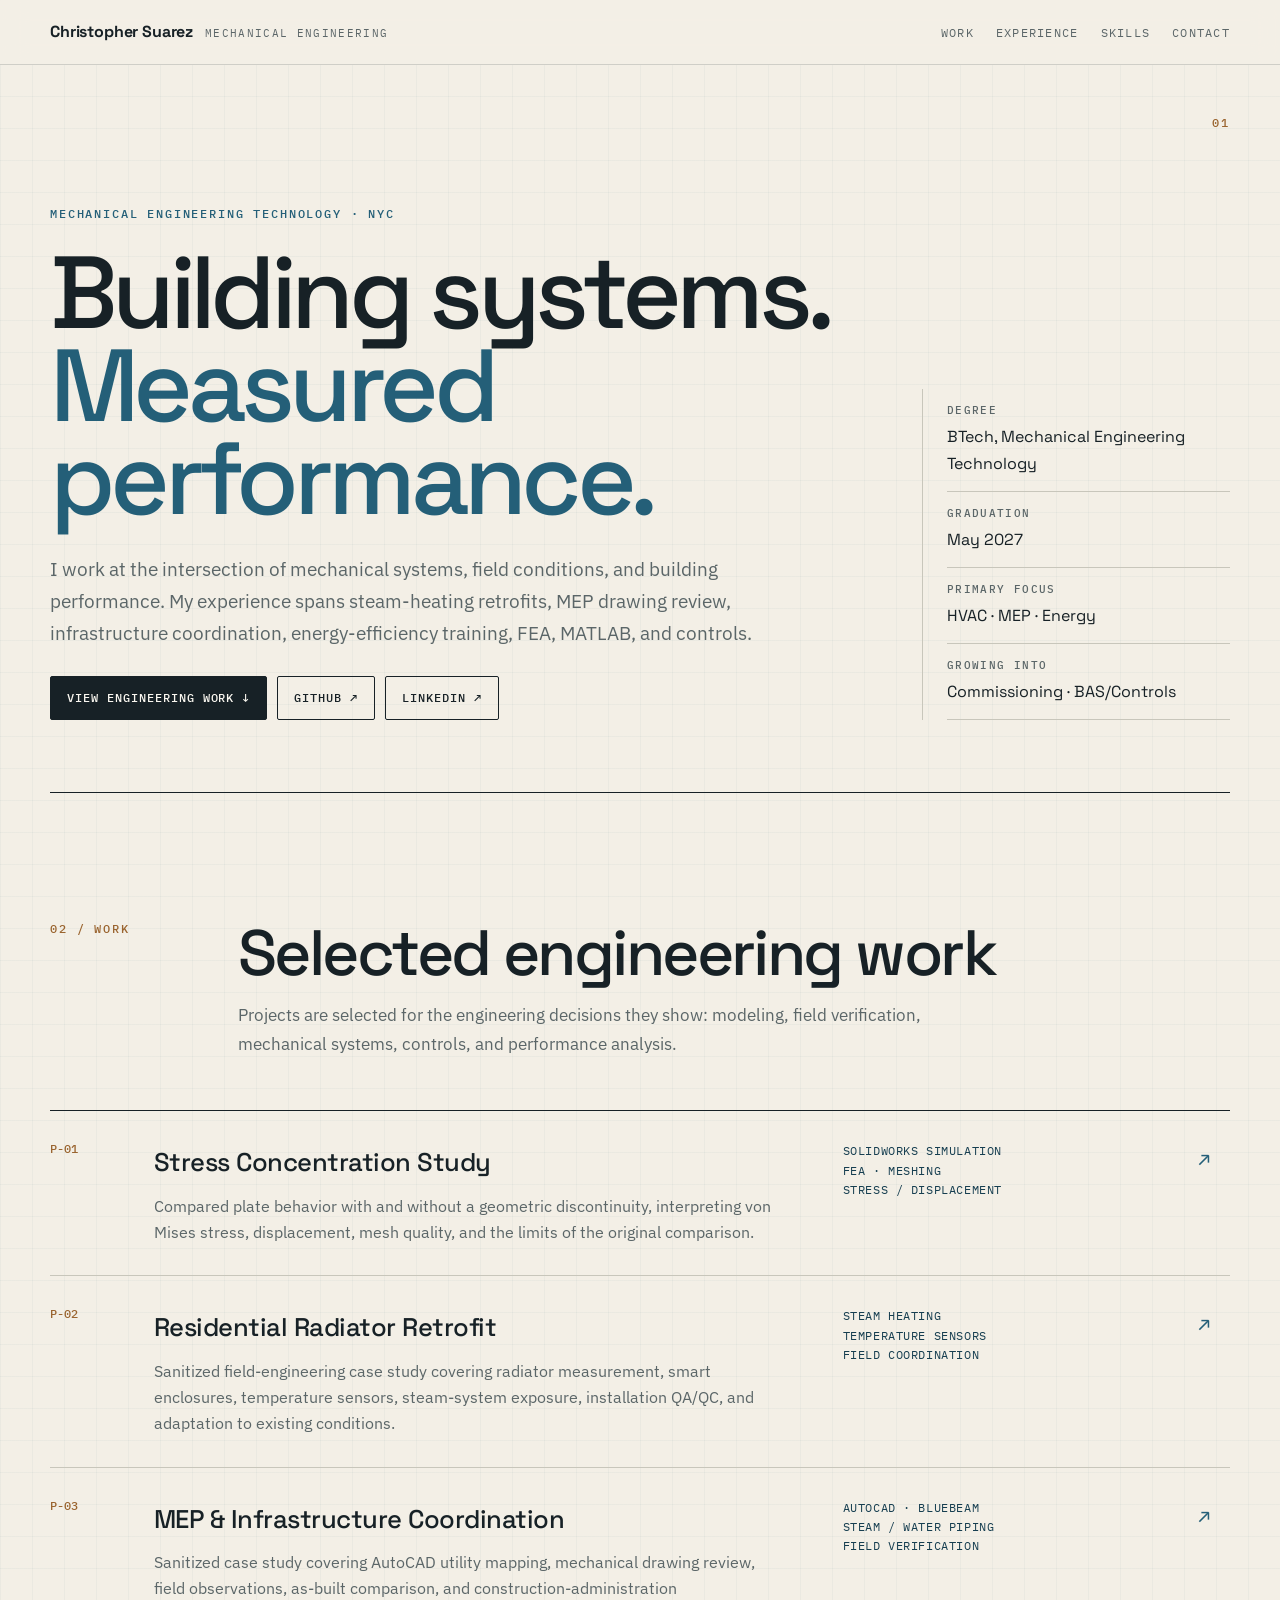
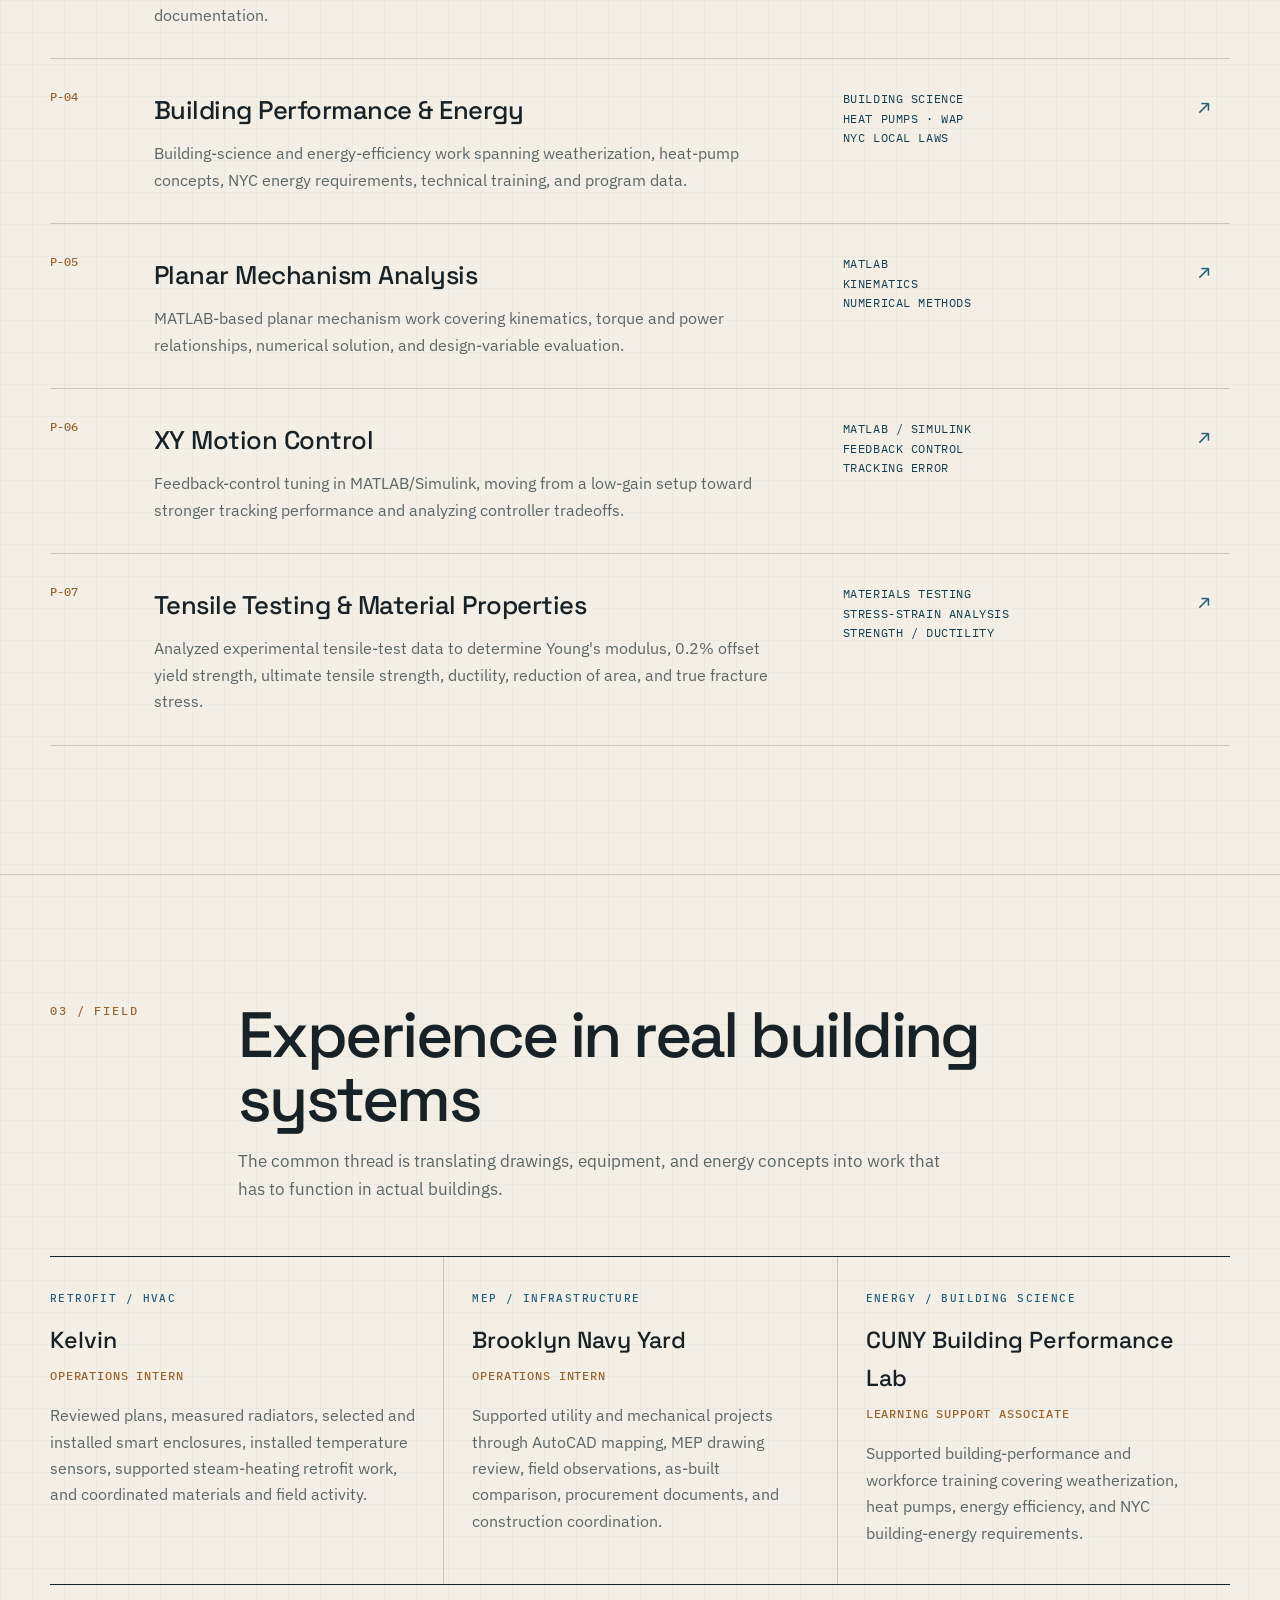
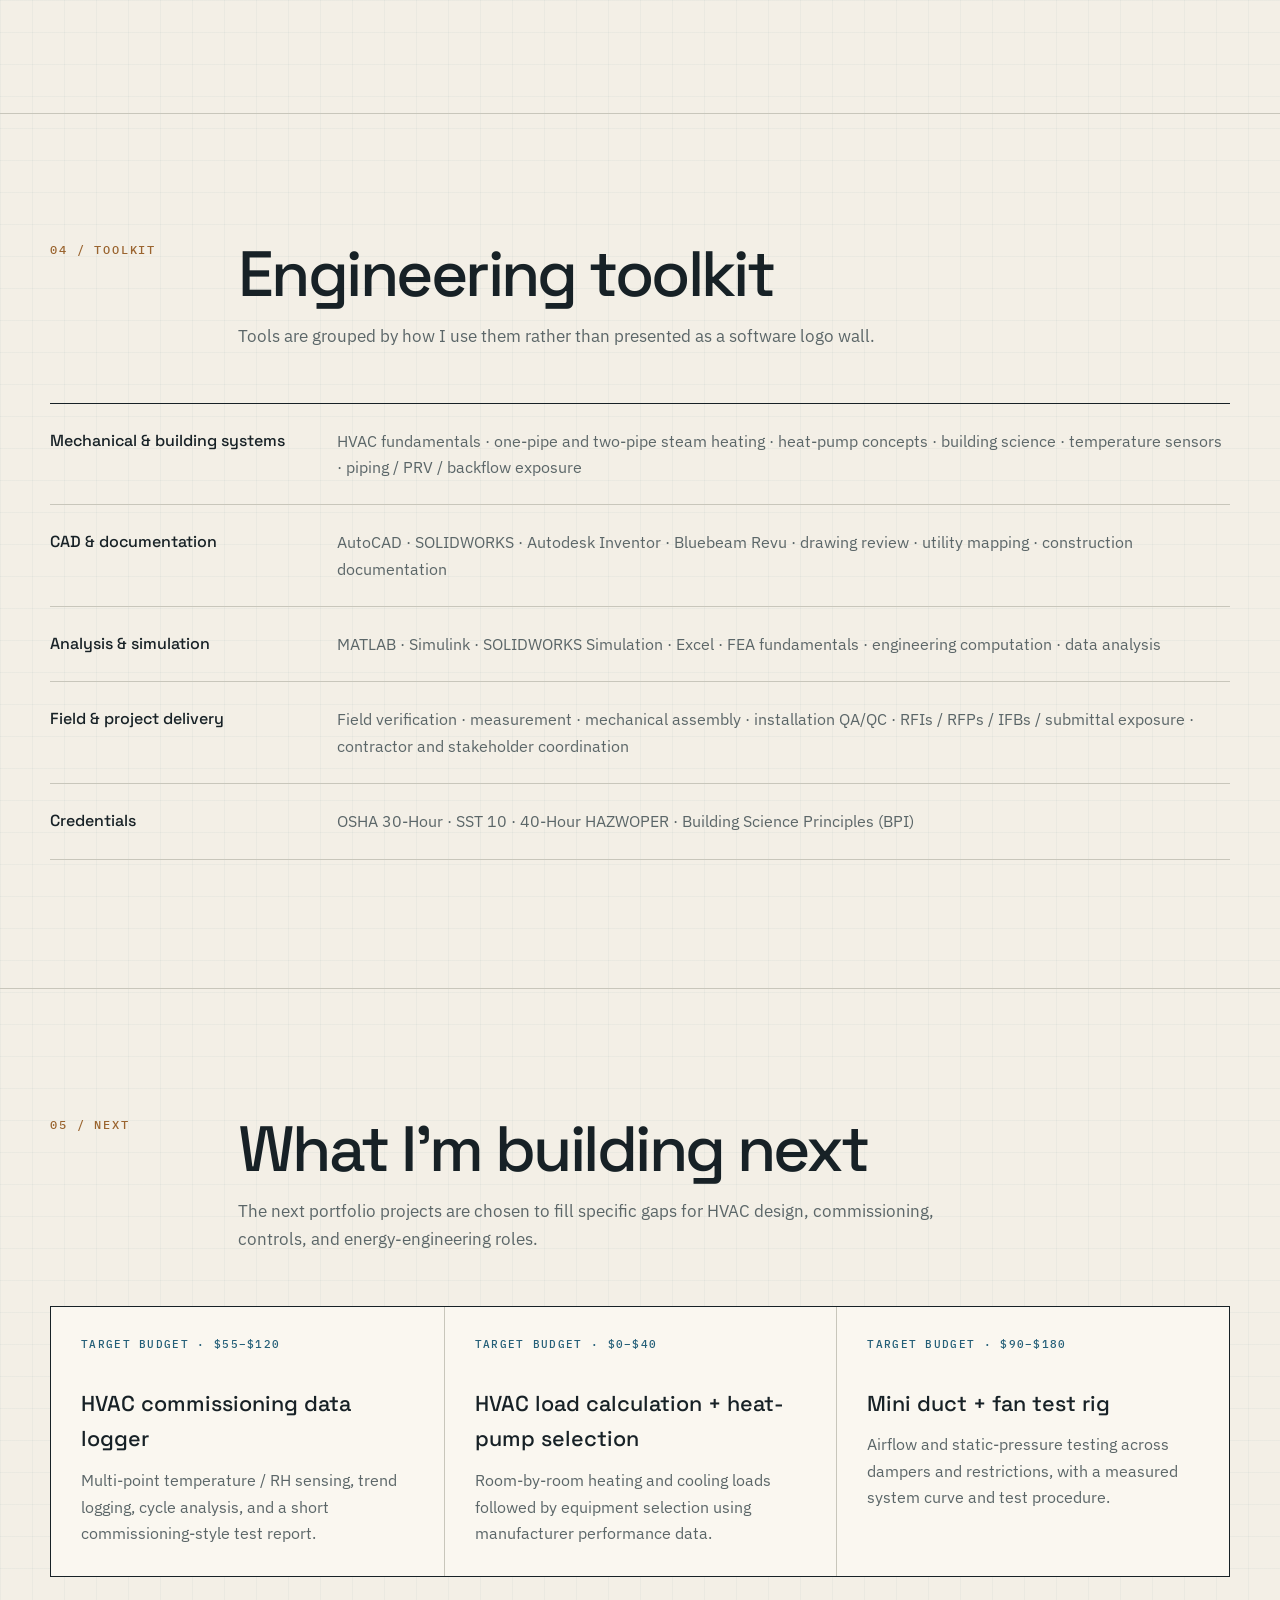
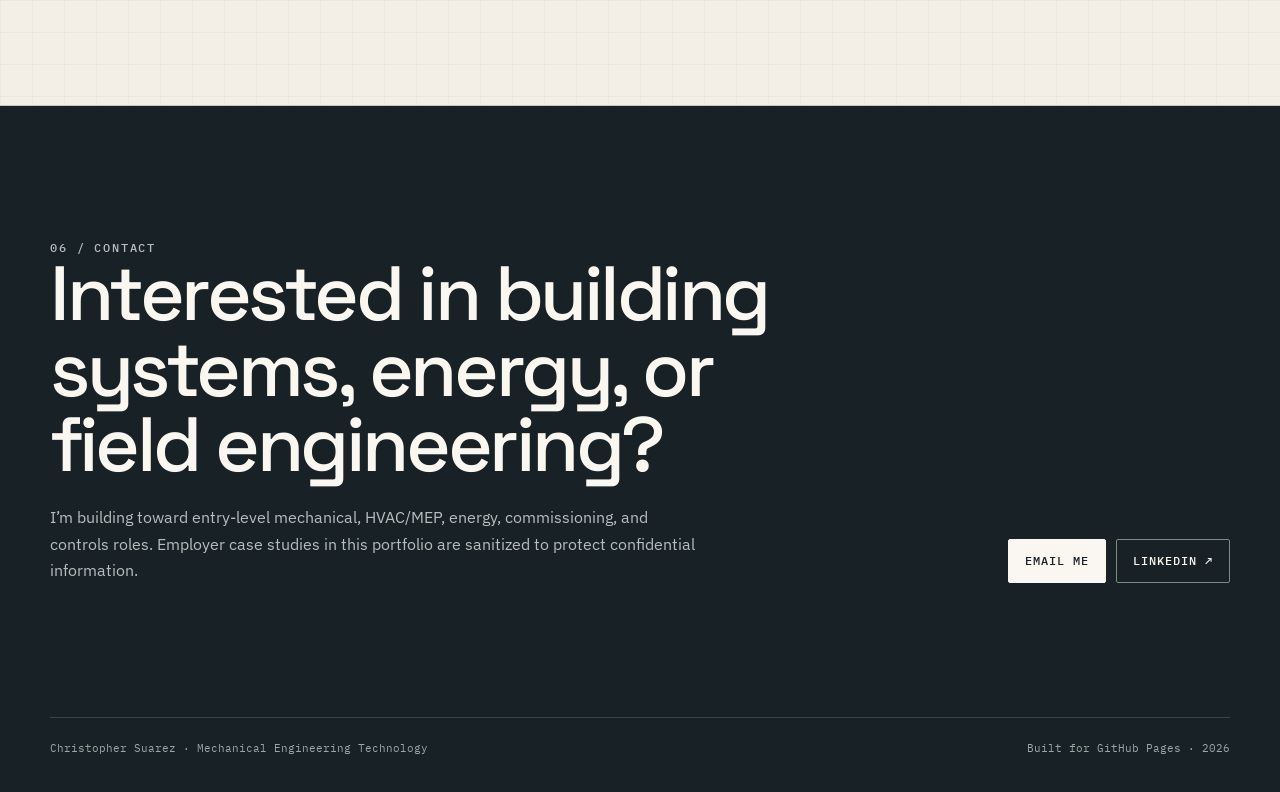
==== commit 1bca6e7b: "Add tensile testing project to portfolio site" ====
--- a/docs/index.html
+++ b/docs/index.html
@@ -99,6 +99,13 @@
             <span class="project-no">P-06</span>
             <span><h3>XY Motion Control</h3><p>Feedback-control tuning in MATLAB/Simulink, moving from a low-gain setup toward stronger tracking performance and analyzing controller tradeoffs.</p></span>
             <span class="project-tools">MATLAB / Simulink<br>Feedback control<br>Tracking error</span>
+            <span class="project-arrow" aria-hidden="true">↗</span>
+          </a>
+
+          <a class="project" href="https://github.com/Chris18302/MechEng-Portfolio/tree/main/projects/07-tensile-testing-material-properties">
+            <span class="project-no">P-07</span>
+            <span><h3>Tensile Testing & Material Properties</h3><p>Analyzed experimental tensile-test data to determine Young's modulus, 0.2% offset yield strength, ultimate tensile strength, ductility, reduction of area, and true fracture stress.</p></span>
+            <span class="project-tools">Materials testing<br>Stress-strain analysis<br>Strength / ductility</span>
             <span class="project-arrow" aria-hidden="true">↗</span>
           </a>
         </div>
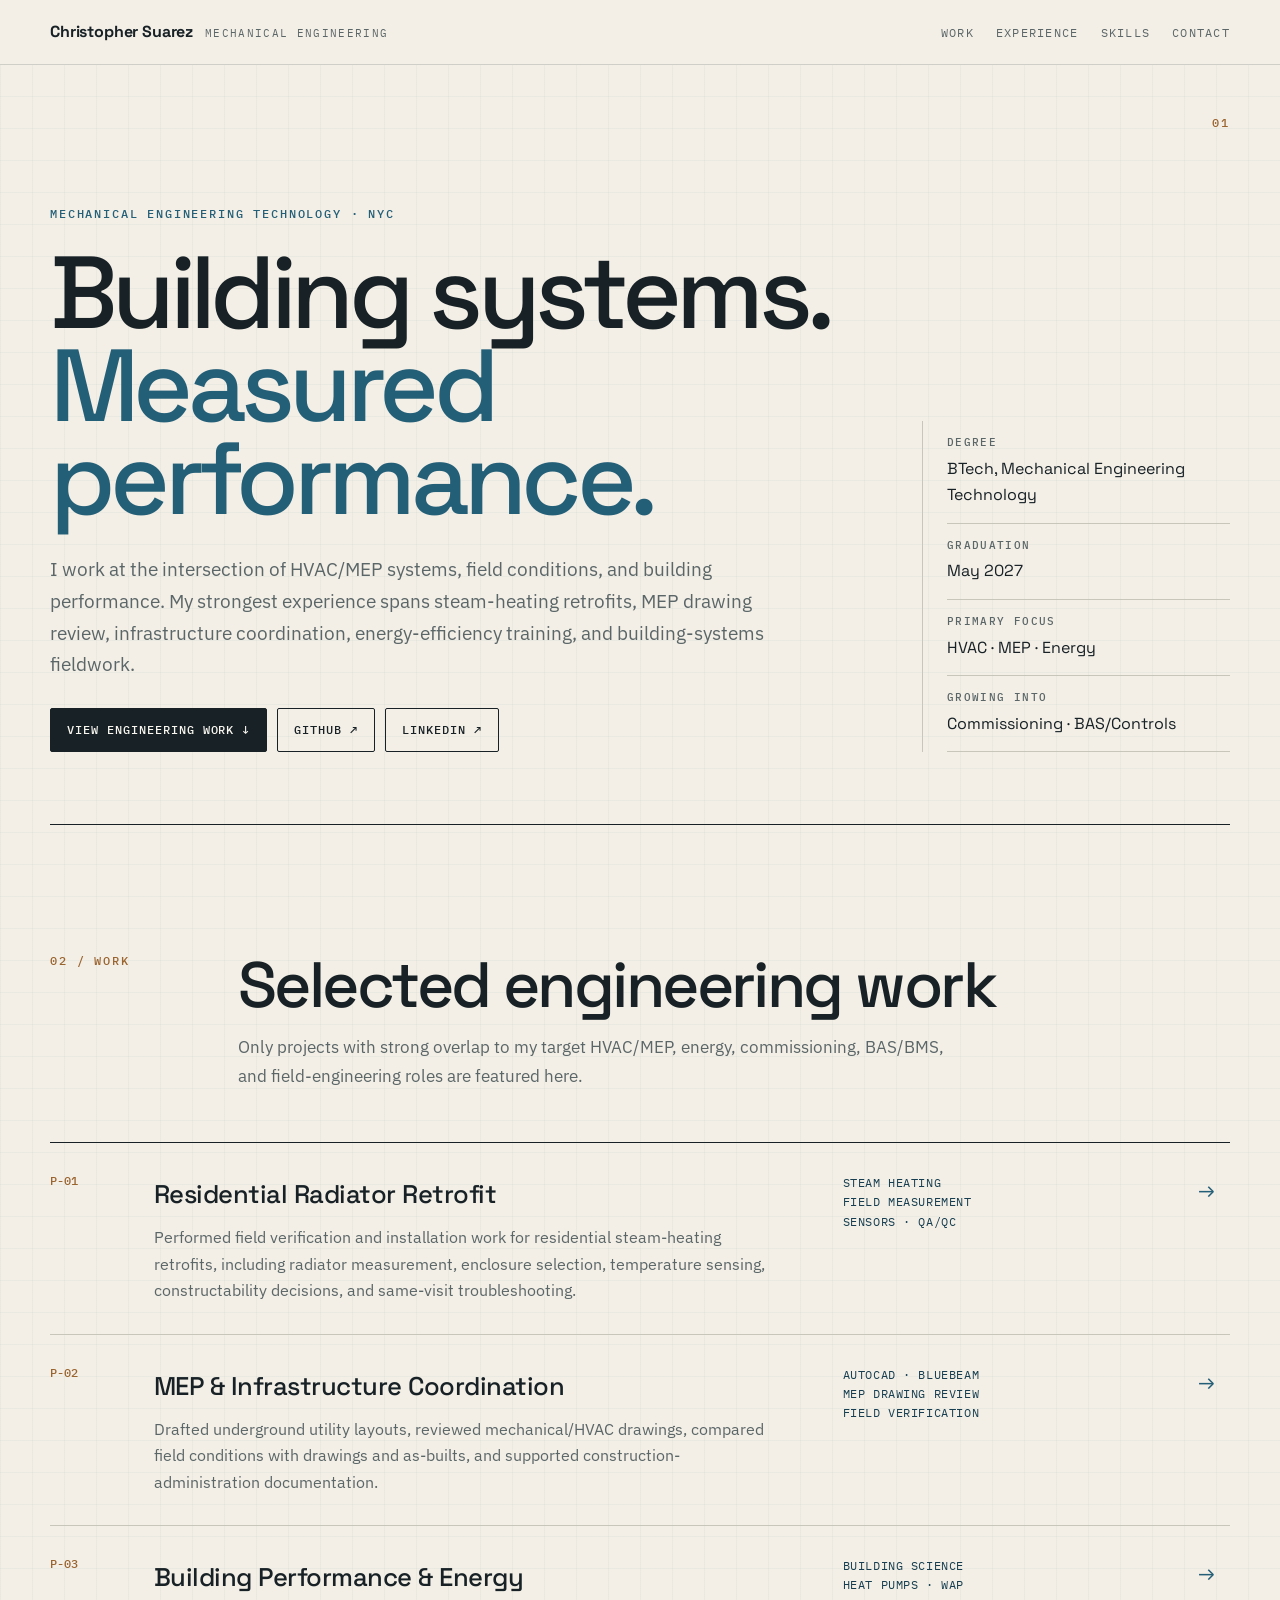
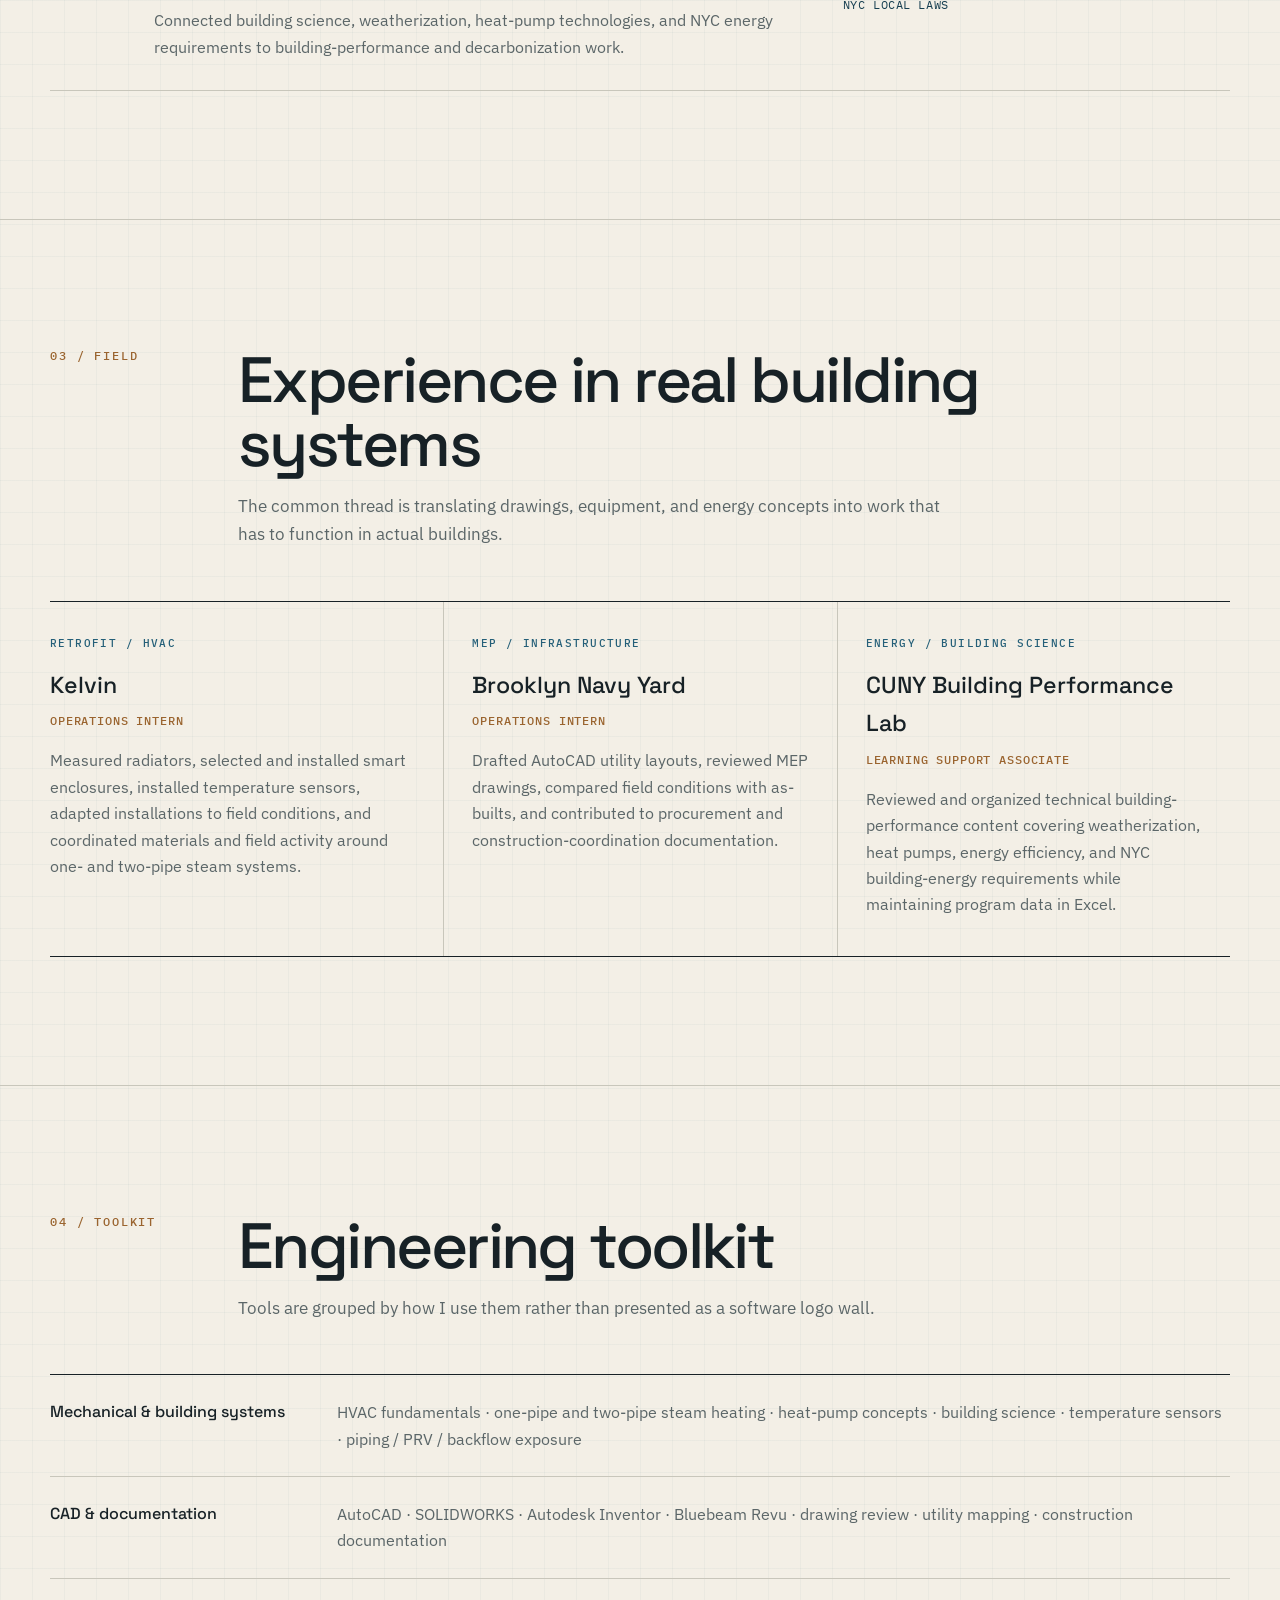
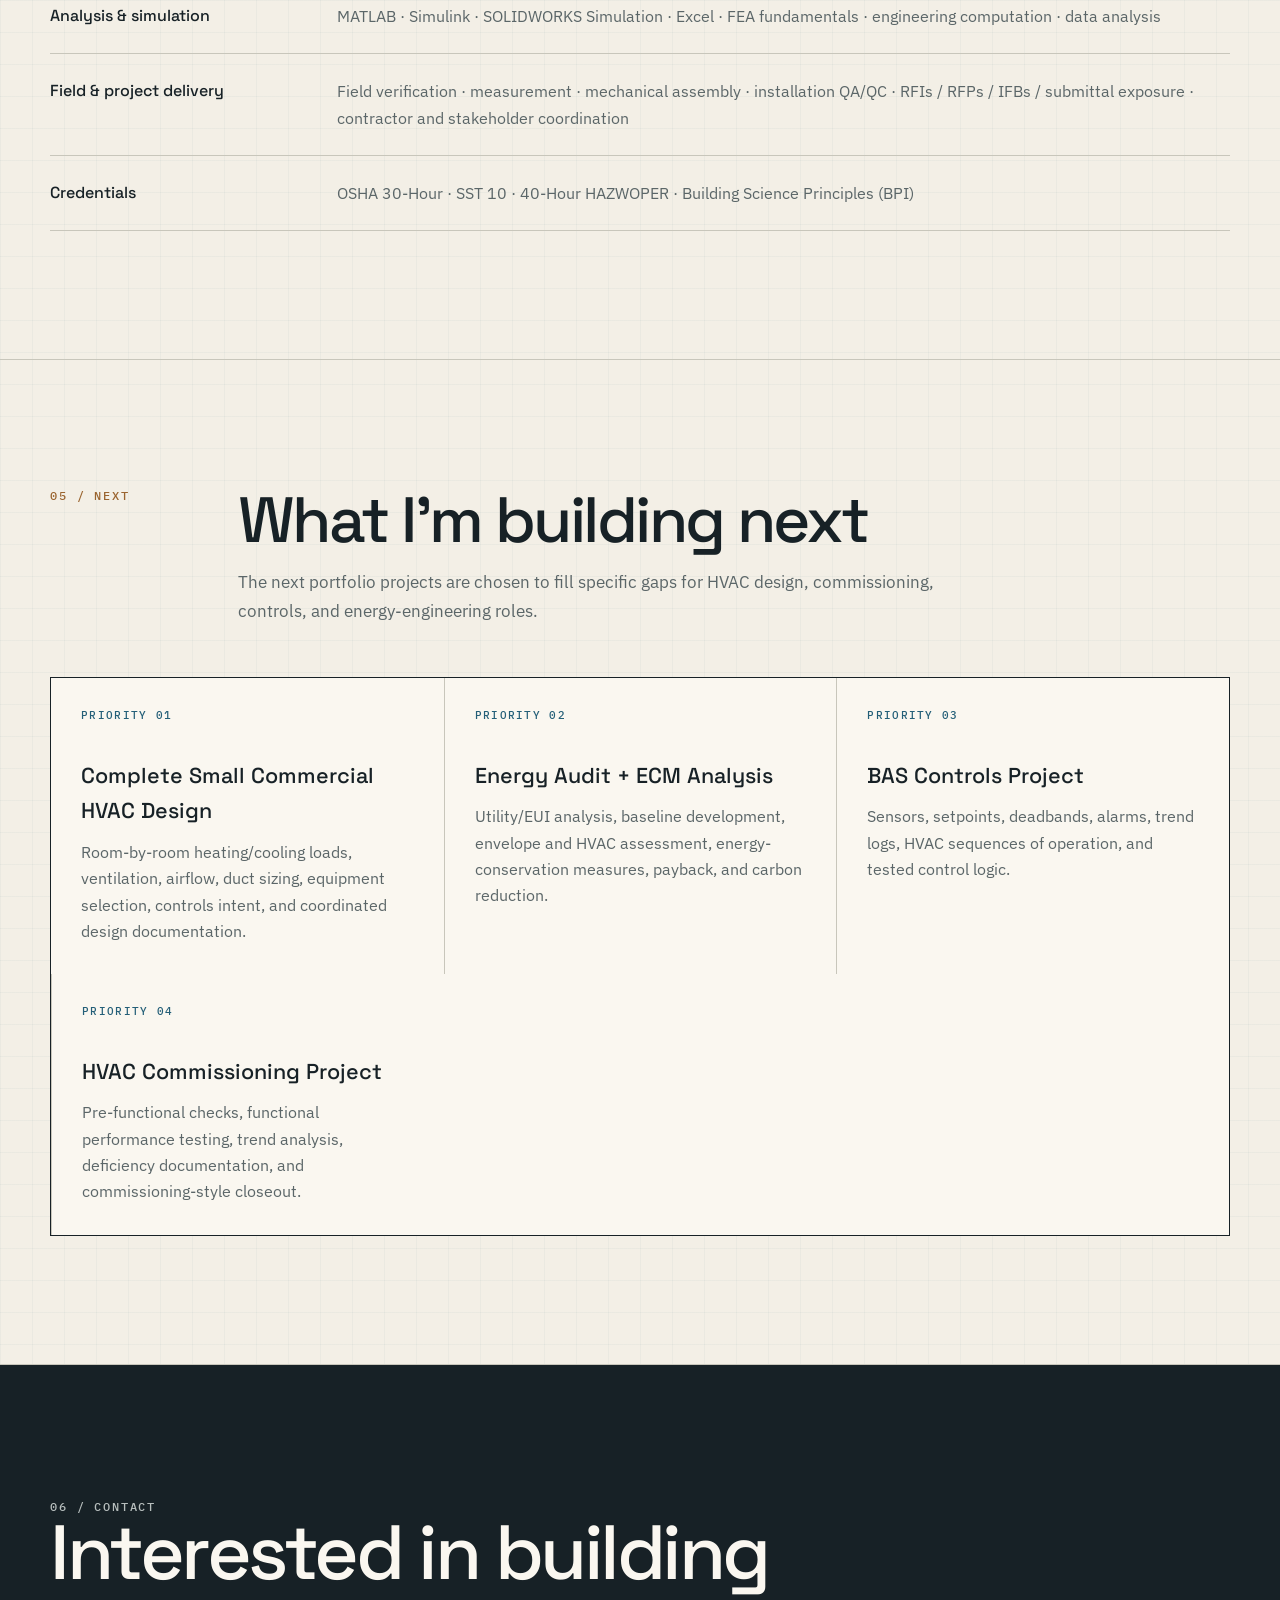
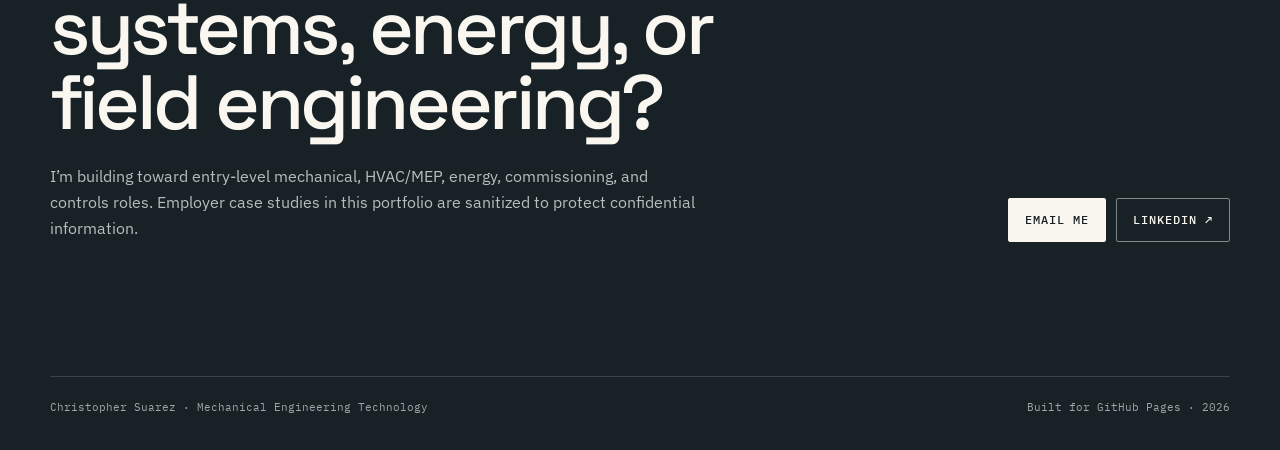
==== commit 7a51f6db: "Refocus website on core building-systems portfolio projects" ====
--- a/docs/index.html
+++ b/docs/index.html
@@ -32,7 +32,7 @@
         <div>
           <p class="eyebrow">Mechanical Engineering Technology · NYC</p>
           <h1 id="hero-title">Building systems.<br><span class="hero-accent">Measured performance.</span></h1>
-          <p class="hero-copy">I work at the intersection of mechanical systems, field conditions, and building performance. My experience spans steam-heating retrofits, MEP drawing review, infrastructure coordination, energy-efficiency training, FEA, MATLAB, and controls.</p>
+          <p class="hero-copy">I work at the intersection of HVAC/MEP systems, field conditions, and building performance. My strongest experience spans steam-heating retrofits, MEP drawing review, infrastructure coordination, energy-efficiency training, and building-systems fieldwork.</p>
           <div class="action-row">
             <a class="button primary" href="#work">View engineering work <span aria-hidden="true">↓</span></a>
             <a class="button" href="https://github.com/Chris18302/MechEng-Portfolio">GitHub <span aria-hidden="true">↗</span></a>
@@ -55,58 +55,30 @@
           <div class="section-index">02 / WORK</div>
           <div>
             <h2 class="section-title">Selected engineering work</h2>
-            <p class="section-intro">Projects are selected for the engineering decisions they show: modeling, field verification, mechanical systems, controls, and performance analysis.</p>
+            <p class="section-intro">Only projects with strong overlap to my target HVAC/MEP, energy, commissioning, BAS/BMS, and field-engineering roles are featured here.</p>
           </div>
         </div>
 
         <div class="project-list">
-          <a class="project" href="https://github.com/Chris18302/MechEng-Portfolio/tree/main/projects/01-solidworks-stress-concentration">
+          <a class="project" href="projects/02-kelvin-radiator-retrofit-case-study/">
             <span class="project-no">P-01</span>
-            <span><h3>Stress Concentration Study</h3><p>Compared plate behavior with and without a geometric discontinuity, interpreting von Mises stress, displacement, mesh quality, and the limits of the original comparison.</p></span>
-            <span class="project-tools">SOLIDWORKS Simulation<br>FEA · Meshing<br>Stress / displacement</span>
-            <span class="project-arrow" aria-hidden="true">↗</span>
+            <span><h3>Residential Radiator Retrofit</h3><p>Performed field verification and installation work for residential steam-heating retrofits, including radiator measurement, enclosure selection, temperature sensing, constructability decisions, and same-visit troubleshooting.</p></span>
+            <span class="project-tools">Steam heating<br>Field measurement<br>Sensors · QA/QC</span>
+            <span class="project-arrow" aria-hidden="true">→</span>
           </a>
 
-          <a class="project" href="https://github.com/Chris18302/MechEng-Portfolio/tree/main/projects/02-kelvin-radiator-retrofit-case-study">
+          <a class="project" href="projects/03-bnydc-mep-infrastructure-case-study/">
             <span class="project-no">P-02</span>
-            <span><h3>Residential Radiator Retrofit</h3><p>Sanitized field-engineering case study covering radiator measurement, smart enclosures, temperature sensors, steam-system exposure, installation QA/QC, and adaptation to existing conditions.</p></span>
-            <span class="project-tools">Steam heating<br>Temperature sensors<br>Field coordination</span>
-            <span class="project-arrow" aria-hidden="true">↗</span>
+            <span><h3>MEP & Infrastructure Coordination</h3><p>Drafted underground utility layouts, reviewed mechanical/HVAC drawings, compared field conditions with drawings and as-builts, and supported construction-administration documentation.</p></span>
+            <span class="project-tools">AutoCAD · Bluebeam<br>MEP drawing review<br>Field verification</span>
+            <span class="project-arrow" aria-hidden="true">→</span>
           </a>
 
-          <a class="project" href="https://github.com/Chris18302/MechEng-Portfolio/tree/main/projects/03-bnydc-mep-infrastructure-case-study">
+          <a class="project" href="projects/04-building-performance-energy-case-study/">
             <span class="project-no">P-03</span>
-            <span><h3>MEP & Infrastructure Coordination</h3><p>Sanitized case study covering AutoCAD utility mapping, mechanical drawing review, field observations, as-built comparison, and construction-administration documentation.</p></span>
-            <span class="project-tools">AutoCAD · Bluebeam<br>Steam / water piping<br>Field verification</span>
-            <span class="project-arrow" aria-hidden="true">↗</span>
-          </a>
-
-          <a class="project" href="https://github.com/Chris18302/MechEng-Portfolio/tree/main/projects/04-building-performance-energy-case-study">
-            <span class="project-no">P-04</span>
-            <span><h3>Building Performance & Energy</h3><p>Building-science and energy-efficiency work spanning weatherization, heat-pump concepts, NYC energy requirements, technical training, and program data.</p></span>
+            <span><h3>Building Performance & Energy</h3><p>Connected building science, weatherization, heat-pump technologies, and NYC energy requirements to building-performance and decarbonization work.</p></span>
             <span class="project-tools">Building science<br>Heat pumps · WAP<br>NYC Local Laws</span>
-            <span class="project-arrow" aria-hidden="true">↗</span>
-          </a>
-
-          <a class="project" href="https://github.com/Chris18302/MechEng-Portfolio/tree/main/projects/05-matlab-mechanism-analysis">
-            <span class="project-no">P-05</span>
-            <span><h3>Planar Mechanism Analysis</h3><p>MATLAB-based planar mechanism work covering kinematics, torque and power relationships, numerical solution, and design-variable evaluation.</p></span>
-            <span class="project-tools">MATLAB<br>Kinematics<br>Numerical methods</span>
-            <span class="project-arrow" aria-hidden="true">↗</span>
-          </a>
-
-          <a class="project" href="https://github.com/Chris18302/MechEng-Portfolio/tree/main/projects/06-simulink-controls-project">
-            <span class="project-no">P-06</span>
-            <span><h3>XY Motion Control</h3><p>Feedback-control tuning in MATLAB/Simulink, moving from a low-gain setup toward stronger tracking performance and analyzing controller tradeoffs.</p></span>
-            <span class="project-tools">MATLAB / Simulink<br>Feedback control<br>Tracking error</span>
-            <span class="project-arrow" aria-hidden="true">↗</span>
-          </a>
-
-          <a class="project" href="https://github.com/Chris18302/MechEng-Portfolio/tree/main/projects/07-tensile-testing-material-properties">
-            <span class="project-no">P-07</span>
-            <span><h3>Tensile Testing & Material Properties</h3><p>Analyzed experimental tensile-test data to determine Young's modulus, 0.2% offset yield strength, ultimate tensile strength, ductility, reduction of area, and true fracture stress.</p></span>
-            <span class="project-tools">Materials testing<br>Stress-strain analysis<br>Strength / ductility</span>
-            <span class="project-arrow" aria-hidden="true">↗</span>
+            <span class="project-arrow" aria-hidden="true">→</span>
           </a>
         </div>
       </div>
@@ -127,19 +99,19 @@
             <div class="experience-tag">Retrofit / HVAC</div>
             <h3>Kelvin</h3>
             <div class="experience-role">Operations Intern</div>
-            <p>Reviewed plans, measured radiators, selected and installed smart enclosures, installed temperature sensors, supported steam-heating retrofit work, and coordinated materials and field activity.</p>
+            <p>Measured radiators, selected and installed smart enclosures, installed temperature sensors, adapted installations to field conditions, and coordinated materials and field activity around one- and two-pipe steam systems.</p>
           </article>
           <article class="experience">
             <div class="experience-tag">MEP / Infrastructure</div>
             <h3>Brooklyn Navy Yard</h3>
             <div class="experience-role">Operations Intern</div>
-            <p>Supported utility and mechanical projects through AutoCAD mapping, MEP drawing review, field observations, as-built comparison, procurement documents, and construction coordination.</p>
+            <p>Drafted AutoCAD utility layouts, reviewed MEP drawings, compared field conditions with as-builts, and contributed to procurement and construction-coordination documentation.</p>
           </article>
           <article class="experience">
             <div class="experience-tag">Energy / Building Science</div>
             <h3>CUNY Building Performance Lab</h3>
             <div class="experience-role">Learning Support Associate</div>
-            <p>Supported building-performance and workforce training covering weatherization, heat pumps, energy efficiency, and NYC building-energy requirements.</p>
+            <p>Reviewed and organized technical building-performance content covering weatherization, heat pumps, energy efficiency, and NYC building-energy requirements while maintaining program data in Excel.</p>
           </article>
         </div>
       </div>
@@ -176,9 +148,10 @@
         </div>
 
         <div class="next-build">
-          <article class="build-item"><div class="cost">Target budget · $55–$120</div><h3>HVAC commissioning data logger</h3><p>Multi-point temperature / RH sensing, trend logging, cycle analysis, and a short commissioning-style test report.</p></article>
-          <article class="build-item"><div class="cost">Target budget · $0–$40</div><h3>HVAC load calculation + heat-pump selection</h3><p>Room-by-room heating and cooling loads followed by equipment selection using manufacturer performance data.</p></article>
-          <article class="build-item"><div class="cost">Target budget · $90–$180</div><h3>Mini duct + fan test rig</h3><p>Airflow and static-pressure testing across dampers and restrictions, with a measured system curve and test procedure.</p></article>
+          <article class="build-item"><div class="cost">Priority 01</div><h3>Complete Small Commercial HVAC Design</h3><p>Room-by-room heating/cooling loads, ventilation, airflow, duct sizing, equipment selection, controls intent, and coordinated design documentation.</p></article>
+          <article class="build-item"><div class="cost">Priority 02</div><h3>Energy Audit + ECM Analysis</h3><p>Utility/EUI analysis, baseline development, envelope and HVAC assessment, energy-conservation measures, payback, and carbon reduction.</p></article>
+          <article class="build-item"><div class="cost">Priority 03</div><h3>BAS Controls Project</h3><p>Sensors, setpoints, deadbands, alarms, trend logs, HVAC sequences of operation, and tested control logic.</p></article>
+          <article class="build-item"><div class="cost">Priority 04</div><h3>HVAC Commissioning Project</h3><p>Pre-functional checks, functional performance testing, trend analysis, deficiency documentation, and commissioning-style closeout.</p></article>
         </div>
       </div>
     </section>
--- a/docs/styles.css
+++ b/docs/styles.css
@@ -220,3 +220,180 @@
   html { scroll-behavior: auto; }
   *, *::before, *::after { transition-duration: .001ms !important; animation-duration: .001ms !important; animation-iteration-count: 1 !important; }
 }
+
+
+/* Project detail pages */
+.project-page { overflow: visible; }
+.project-detail-hero {
+  padding: clamp(90px, 12vw, 150px) 0 64px;
+  border-bottom: 1px solid var(--ink);
+}
+.project-detail-hero h1 {
+  max-width: 980px;
+  font-size: clamp(3rem, 7vw, 6.4rem);
+}
+.project-lede {
+  max-width: 820px;
+  margin: 26px 0 0;
+  color: var(--muted);
+  font-size: clamp(1.08rem, 1.5vw, 1.28rem);
+}
+.project-meta-grid {
+  display: grid;
+  grid-template-columns: repeat(3, 1fr);
+  margin-top: 42px;
+  border-top: 1px solid var(--rule);
+  border-bottom: 1px solid var(--rule);
+}
+.project-meta-item {
+  padding: 18px 18px 18px 0;
+}
+.project-meta-item + .project-meta-item {
+  padding-left: 18px;
+  border-left: 1px solid var(--rule);
+}
+.project-meta-item span {
+  display: block;
+  font: 500 .66rem/1.4 var(--mono);
+  text-transform: uppercase;
+  letter-spacing: .13em;
+  color: var(--muted);
+}
+.project-meta-item strong {
+  display: block;
+  margin-top: 7px;
+  font: 500 1rem/1.4 var(--display);
+}
+.project-detail-body {
+  padding: clamp(64px, 8vw, 108px) 0;
+}
+.project-detail-grid {
+  display: grid;
+  grid-template-columns: 160px minmax(0, 1fr);
+  gap: 36px;
+}
+.project-rail {
+  display: flex;
+  flex-direction: column;
+  gap: 8px;
+  font: 500 .68rem/1.5 var(--mono);
+  text-transform: uppercase;
+  letter-spacing: .11em;
+  color: var(--muted);
+}
+.project-rail-number {
+  color: var(--brass);
+  font-size: .78rem;
+}
+.project-article {
+  max-width: 860px;
+}
+.project-section {
+  padding: 0 0 42px;
+  margin: 0 0 42px;
+  border-bottom: 1px solid var(--rule);
+}
+.project-section:last-child { margin-bottom: 0; }
+.project-section h2 {
+  margin: 0 0 16px;
+  font-size: clamp(1.8rem, 3vw, 2.7rem);
+  font-weight: 500;
+  letter-spacing: -.03em;
+}
+.project-section p,
+.project-section li {
+  color: var(--muted);
+}
+.project-section ul,
+.project-section ol {
+  margin: 14px 0 0;
+  padding-left: 1.25rem;
+}
+.project-section li + li { margin-top: 8px; }
+.project-note {
+  padding: 18px 20px;
+  border-left: 3px solid var(--blue);
+  background: rgba(217,231,235,.35);
+}
+.result-grid,
+.equation-grid {
+  display: grid;
+  grid-template-columns: repeat(2, 1fr);
+  gap: 1px;
+  border: 1px solid var(--rule);
+  background: var(--rule);
+  margin: 22px 0;
+}
+.result-grid > div,
+.equation-grid > div {
+  background: var(--paper-raised);
+  padding: 22px;
+}
+.result-grid span,
+.equation-grid span {
+  display: block;
+  font: 500 .66rem/1.4 var(--mono);
+  text-transform: uppercase;
+  letter-spacing: .1em;
+  color: var(--muted);
+}
+.result-grid strong,
+.equation-grid code {
+  display: block;
+  margin-top: 8px;
+  color: var(--ink);
+  font-size: 1.05rem;
+}
+.equation-grid code {
+  font-family: var(--mono);
+}
+.tag-list {
+  display: flex;
+  flex-wrap: wrap;
+  gap: 8px;
+}
+.tag-list span {
+  border: 1px solid var(--rule);
+  background: var(--paper-raised);
+  padding: 7px 10px;
+  font: 500 .68rem/1.2 var(--mono);
+  text-transform: uppercase;
+  letter-spacing: .06em;
+  color: var(--blue-dark);
+}
+.inline-link {
+  color: var(--blue);
+  text-underline-offset: 3px;
+}
+.project-next {
+  border-top: 1px solid var(--rule);
+  padding: 42px 0 64px;
+}
+.project-next-inner {
+  display: flex;
+  justify-content: space-between;
+  align-items: baseline;
+  gap: 24px;
+}
+.project-next .eyebrow { margin: 0; }
+.project-next a {
+  font: 500 clamp(1.25rem, 2.3vw, 2rem)/1.2 var(--display);
+  text-decoration: none;
+}
+.project-next a:hover { color: var(--blue); }
+
+@media (max-width: 760px) {
+  .project-meta-grid { grid-template-columns: 1fr; }
+  .project-meta-item,
+  .project-meta-item + .project-meta-item {
+    padding: 16px 0;
+    border-left: 0;
+    border-top: 1px solid var(--rule);
+  }
+  .project-meta-item:first-child { border-top: 0; }
+  .project-detail-grid { grid-template-columns: 1fr; gap: 18px; }
+  .project-rail { flex-direction: row; }
+  .result-grid,
+  .equation-grid { grid-template-columns: 1fr; }
+  .project-next-inner { flex-direction: column; align-items: flex-start; }
+}
